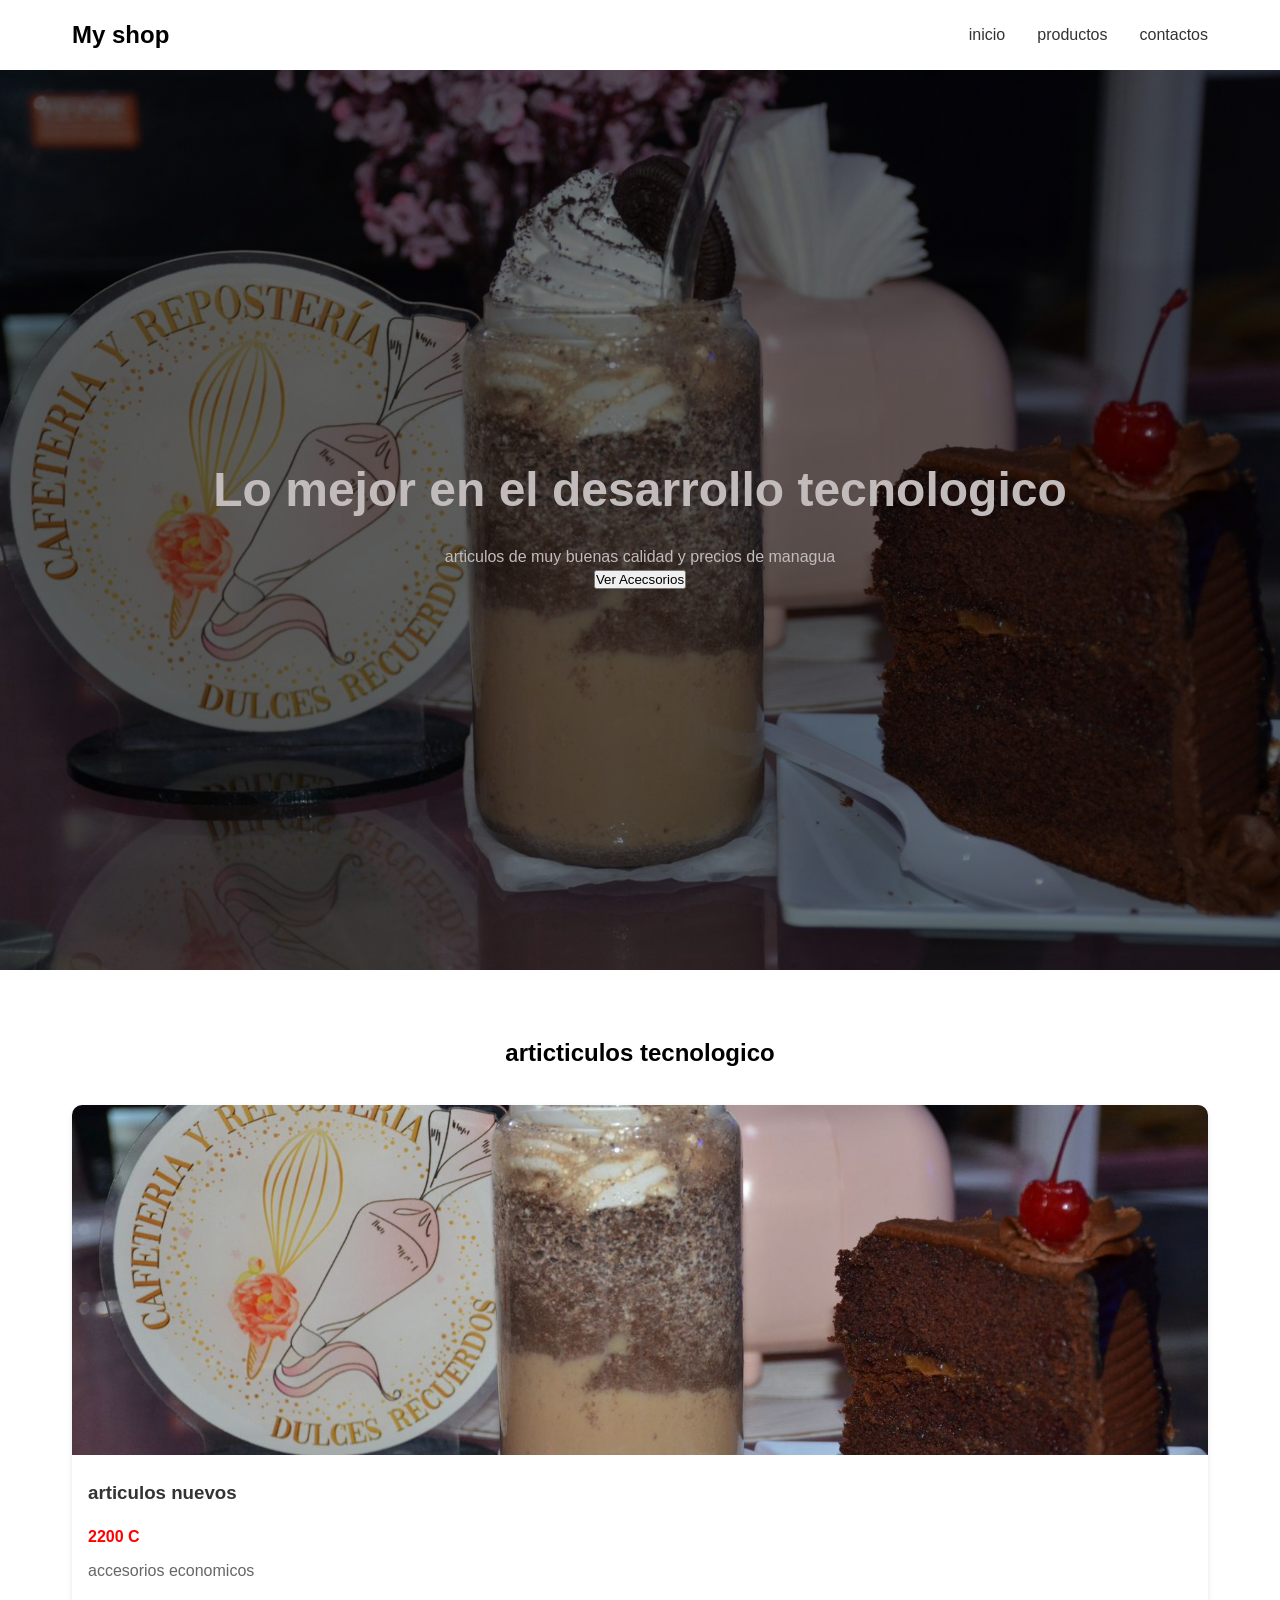
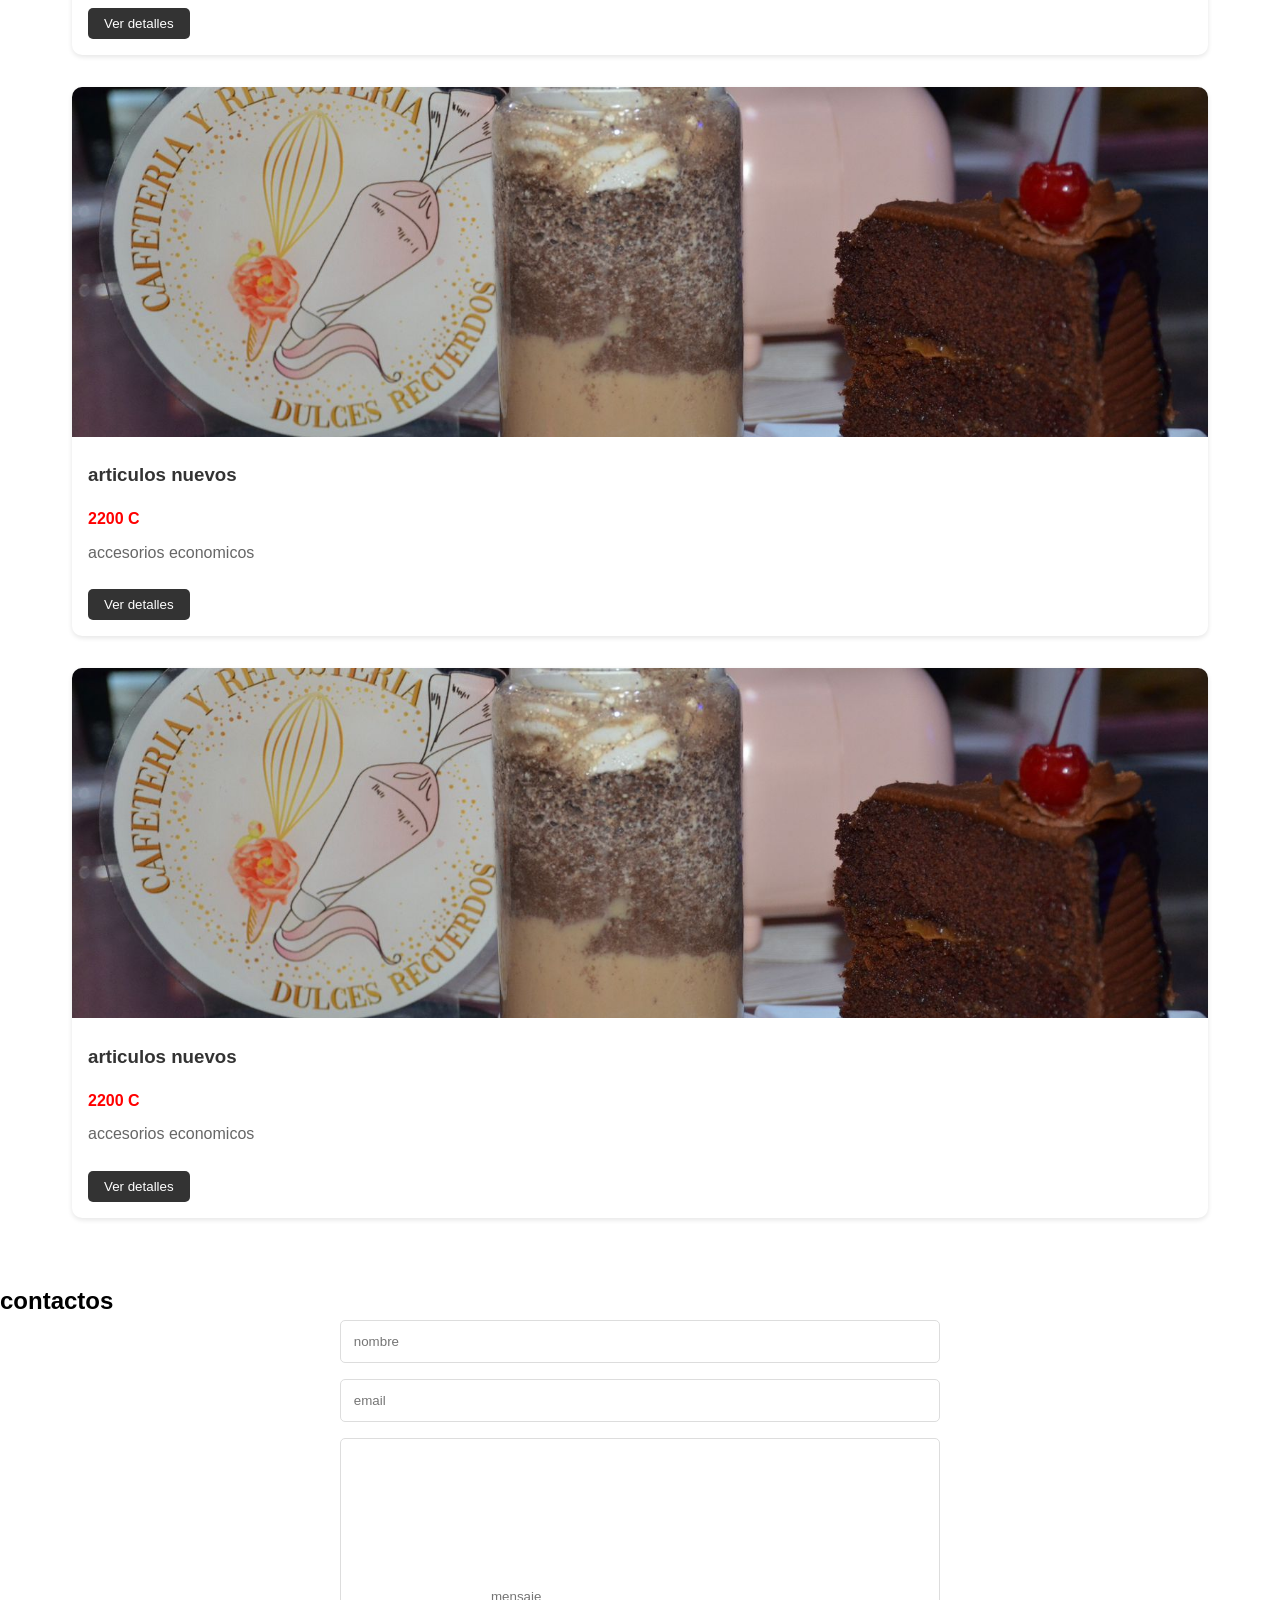
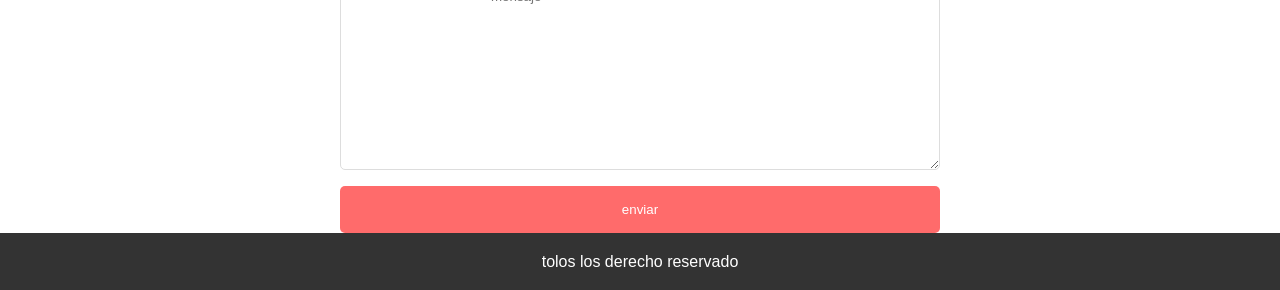
==== index.html @ a1b167ed "Add files via upload" ====
<!DOCTYPE html>
<html lang="en">
     <head>
           <meta charset="UTF-8">
           <meta name="viewport" content="width=device-width, initial-scale=1.0">
          <title>My shop </title>
          <link rel="stylesheet" href="style.css">
      </head>
         <body>
                 <header>
         
                    <nav>
                           <div class="logo">My shop</div>
                        <ul class="nav-links">
                            <li><a href="#">inicio</a></li>
                            <li><a href="productos">productos</a></li>
                            <li><a href="contactos">contactos</a></li>
                         </ul>
                     </nav>
                 </header>
                   <main>
                           <section id="hero">
                            <h1>Lo mejor en el desarrollo tecnologico</h1>
                            <p> articulos de muy buenas calidad y precios de managua</p>
                             <button class="cta-button">Ver Acecsorios</button>
                            </section>

                            <section id="propiedades">
                                <h2>articticulos tecnologico</h2>
                                <div class="propiedades-grid">
                                 <div class="propiedades-card">
                                    <img src="WhatsApp Image 2026-02-03 at 2.53.27 PM (1).jpeg" alt="produc">
                                      <h3>articulos nuevos </h3>
                                       <p class="precio">2200 C </p>
                                       <P class="descripcion"> accesorios economicos </P>
                                       <button>Ver detalles</button>
                            
                                     </div>
                                              <div class="propiedades-card">
                                    <img src="WhatsApp Image 2026-02-03 at 2.53.27 PM (1).jpeg" alt="produc">
                                      <h3>articulos nuevos </h3>
                                       <p class="precio">2200 C </p>
                                       <P class="descripcion"> accesorios economicos </P>
                                       <button>Ver detalles</button>
                            
                                     </div>
                                              <div class="propiedades-card">
                                    <img src="WhatsApp Image 2026-02-03 at 2.53.27 PM (1).jpeg" alt="produc">
                                      <h3>articulos nuevos </h3>
                                       <p class="precio">2200 C </p>
                                       <P class="descripcion"> accesorios economicos </P>
                                       <button>Ver detalles</button>
                            
                                     </div>
                                    </div>
                               
                            </section>
                           <section id="contactos">
                              <h2>contactos</h2>
                                 <form>
                                    <input type="text" placeholder="nombre" required >
                                    <input type="text" placeholder="email"   required>
                                    <textarea placeholder="mensaje" required></textarea>
                                    <button type="submit">enviar</button>
                                 </form>




                           </section>


                 </main>
                 <footer>
                     <p> tolos los derecho reservado</p>
                 </footer>
         </body>

</html>
---- style.css ----
*{ 
    margin: 0;
    padding: 0;
    box-sizing: border-box;
    font-family: "arial", sans-serif;
}

body{ 
    line-height: 1.6;
}
header{
      box-shadow: 0 2px 5px rgb(0,0,0,0.1); 

}
nav{
    display: flex;
    justify-content: space-between;
    align-items: center;
    padding: 1rem 2rem;
    max-width: 1200px;
    margin: 0 auto;
}
.logo{
    font-size: 1.5rem ;
    font-weight: bold;
    color: black;
}
.nav-links{
    display: flex;
    list-style: none;
    gap: 2rem;

}
.nav-links a {
              text-decoration: none;
              color: #333;
}
#hero {
       padding-top: 2rem;
       min-height: 100vh;
      background: linear-gradient(rgba(0,0,0,0.5),rgba(0,0,0,0.5)), url(WhatsApp\ Image\ 2026-02-03\ at\ 2.53.27\ PM\ \(1\).jpeg);
      background-size: cover;
      background-position: center;
      display: flex;
      flex-direction: column;
      justify-content: center;
      align-items: center;
      text-align: center;
      color: rgb(194, 187, 187);
      padding: 0 1rem ;
}
#hero h1{
            font-size: 3rem ;
            margin-bottom: 1rem ;
}
.cta-botton{
    background-color: red;
    color: rgb(255, 255, 255);
    border: none;
    padding: 1rem 2rem ;
    border-radius: 5px;
    cursor: pointer;
    margin-top: 2rem;

}
.cta-botton:hover{
    background-color: red;
}

#propiedades{
    padding: 4rem 2rem ;
    max-width: 1200px;
     margin: 0  auto;
}
#propiedades h2{
    text-align: center;
    margin-bottom: 2rem;

}
.propiedades-grid{
    display: grid;
    grid-template-columns: repeat(auto-fit,mimax(300px, 1fr ));
    gap: 2rem ;

}
.propiedades-card{
    background:white;
    border-radius: 10px;
    overflow: hidden;
    box-shadow: 0 2px 5px rgb(0,0,0,0.1) ;
}
.propiedades-card img {
    width: 100%;
    height: 350px;
    object-fit: cover;

}
.propiedades-card h3{
    padding: 1rem ;
    color: #333
}
.precio{
    color: red;
    font-weight: bold;
    padding: 0 1rem ;
}
.descripcion{
    padding: .5rem 1rem ;
    color: #666;
}
.propiedades-card button{
    margin:  1rem;
padding: .5rem 1rem ;
background-color: #333;
color: white;
border: none;
border-radius: 5px;
cursor: pointer;
}
.propiedades-card button:hover{
    background-color: black;
}
#contacto h2{
      text-align: center;
      margin-bottom: 2rem;

}
form{
    max-width: 600px;
    margin: 0 auto;
    display: flex;
    flex-direction: column;
    gap: 1rem;

}
input,textarea{
    padding: .8rem;
    border: 1px solid #ddd;
    border-radius: 5px;
}
textarea{
    padding: 150px;
    resize: vertical;
}
form button{
    background-color: #ff6b6b;
    color: white;
    border: none;
    padding: 1rem;
    border-radius:5px;
    cursor: pointer;
}
form button:hover{
    background-color: #ff6b6b;
}
footer{
    background-color: #333;
    color: white;
    text-align: center;
    padding: 1rem;
}
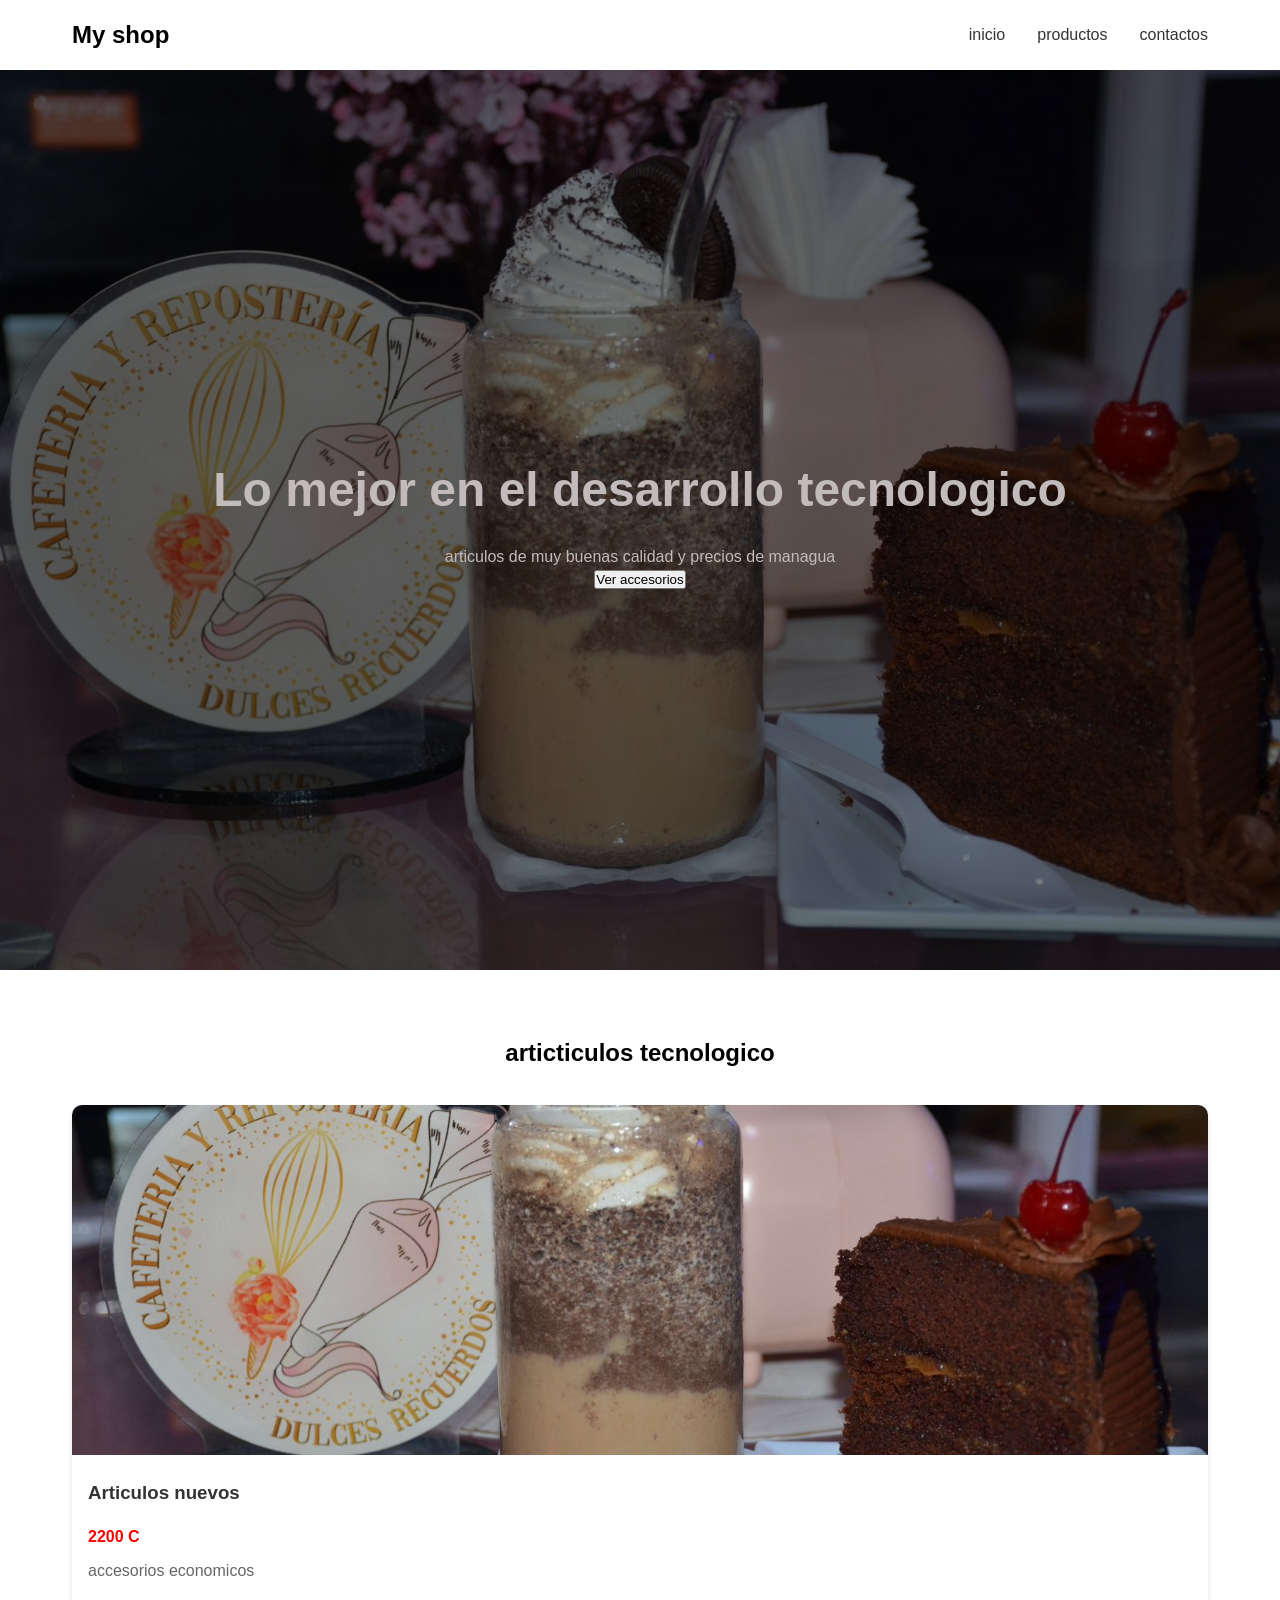
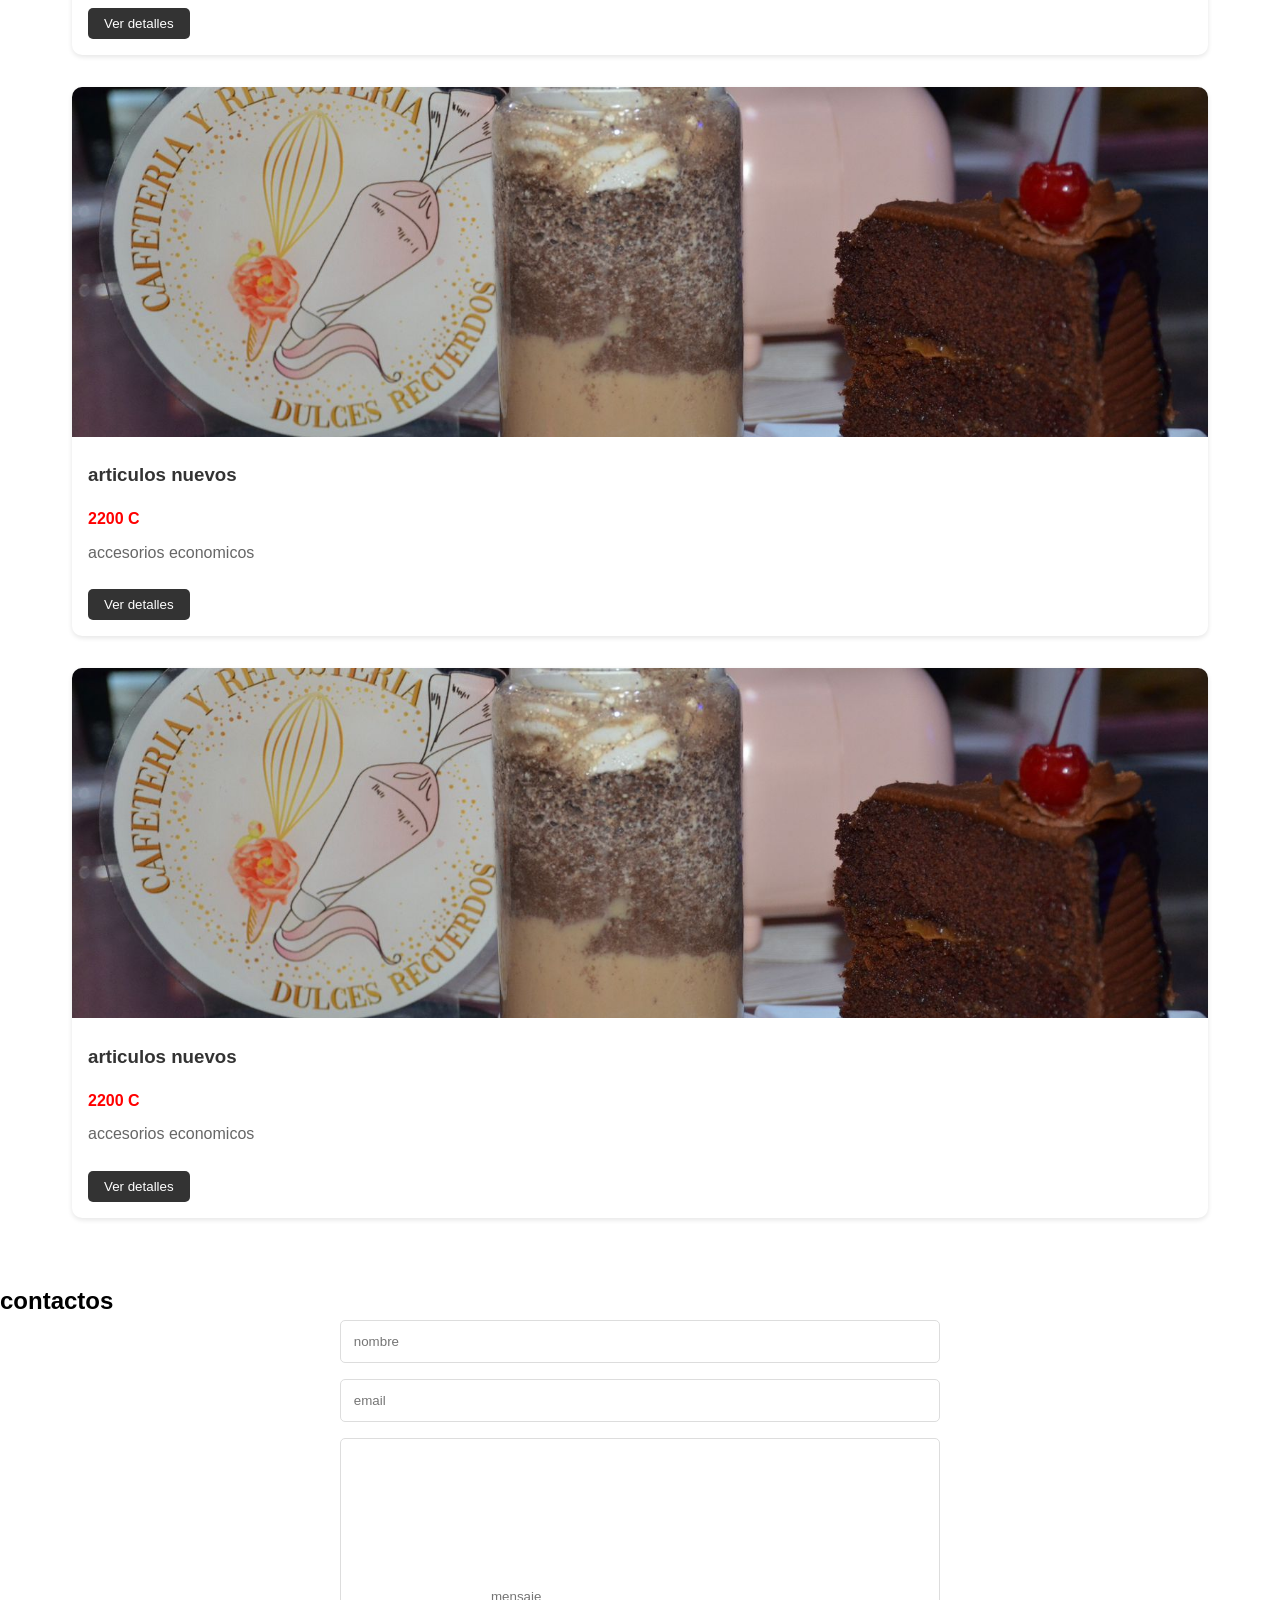
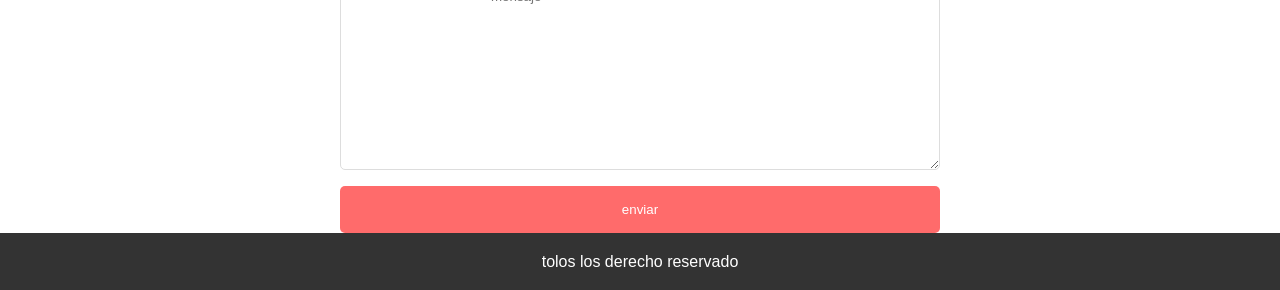
==== commit 39104531: "Add files via upload" ====
--- a/index.html
+++ b/index.html
@@ -1,9 +1,10 @@
 <!DOCTYPE html>
 <html lang="en">
-     <head>
-           <meta charset="UTF-8">
-           <meta name="viewport" content="width=device-width, initial-scale=1.0">
-          <title>My shop </title>
+<head>
+   <meta charset="UTF-8">
+   <meta name="viewport" content="width=device-width, initial-scale=1.0">
+   
+      <title>Myshop</title>
           <link rel="stylesheet" href="style.css">
       </head>
          <body>
@@ -22,7 +23,7 @@
                            <section id="hero">
                             <h1>Lo mejor en el desarrollo tecnologico</h1>
                             <p> articulos de muy buenas calidad y precios de managua</p>
-                             <button class="cta-button">Ver Acecsorios</button>
+                             <button class="cta-button">Ver accesorios</button>
                             </section>
 
                             <section id="propiedades">
@@ -30,7 +31,7 @@
                                 <div class="propiedades-grid">
                                  <div class="propiedades-card">
                                     <img src="WhatsApp Image 2026-02-03 at 2.53.27 PM (1).jpeg" alt="produc">
-                                      <h3>articulos nuevos </h3>
+                                      <h3>Articulos nuevos </h3>
                                        <p class="precio">2200 C </p>
                                        <P class="descripcion"> accesorios economicos </P>
                                        <button>Ver detalles</button>
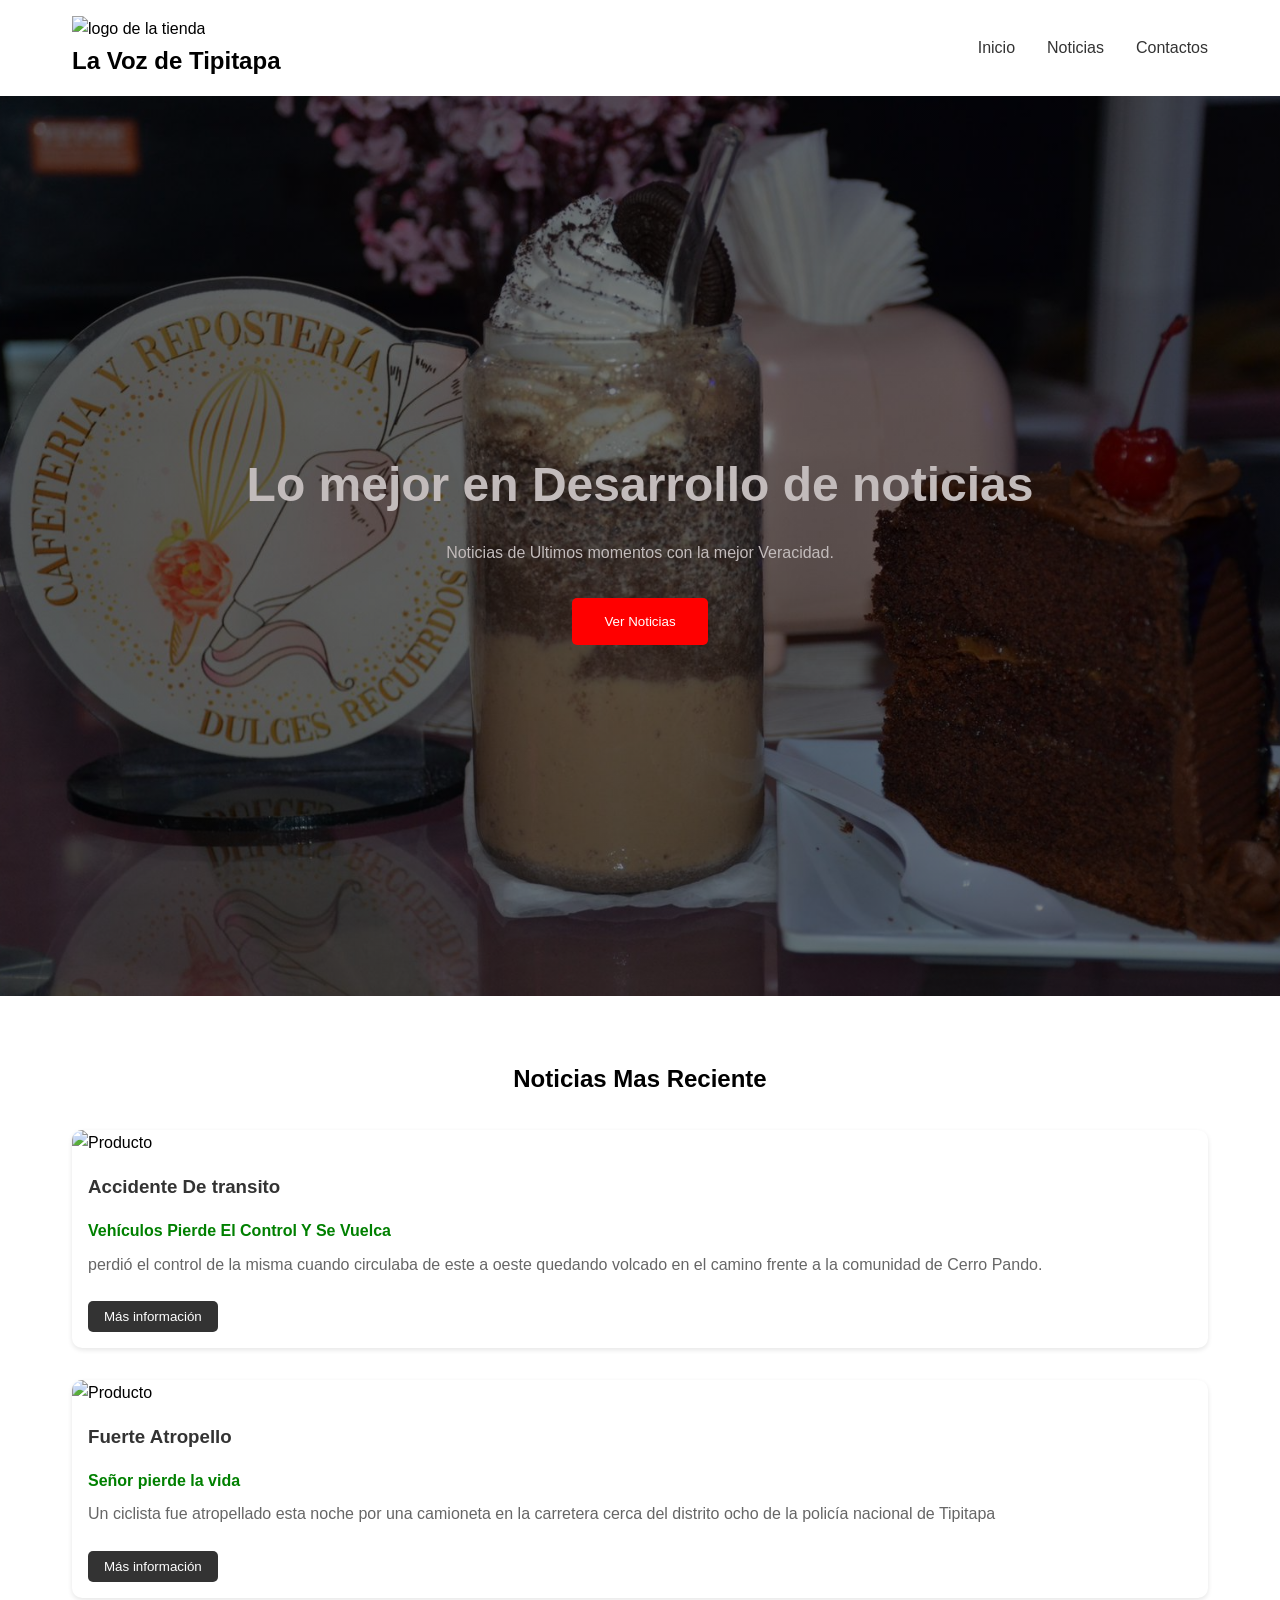
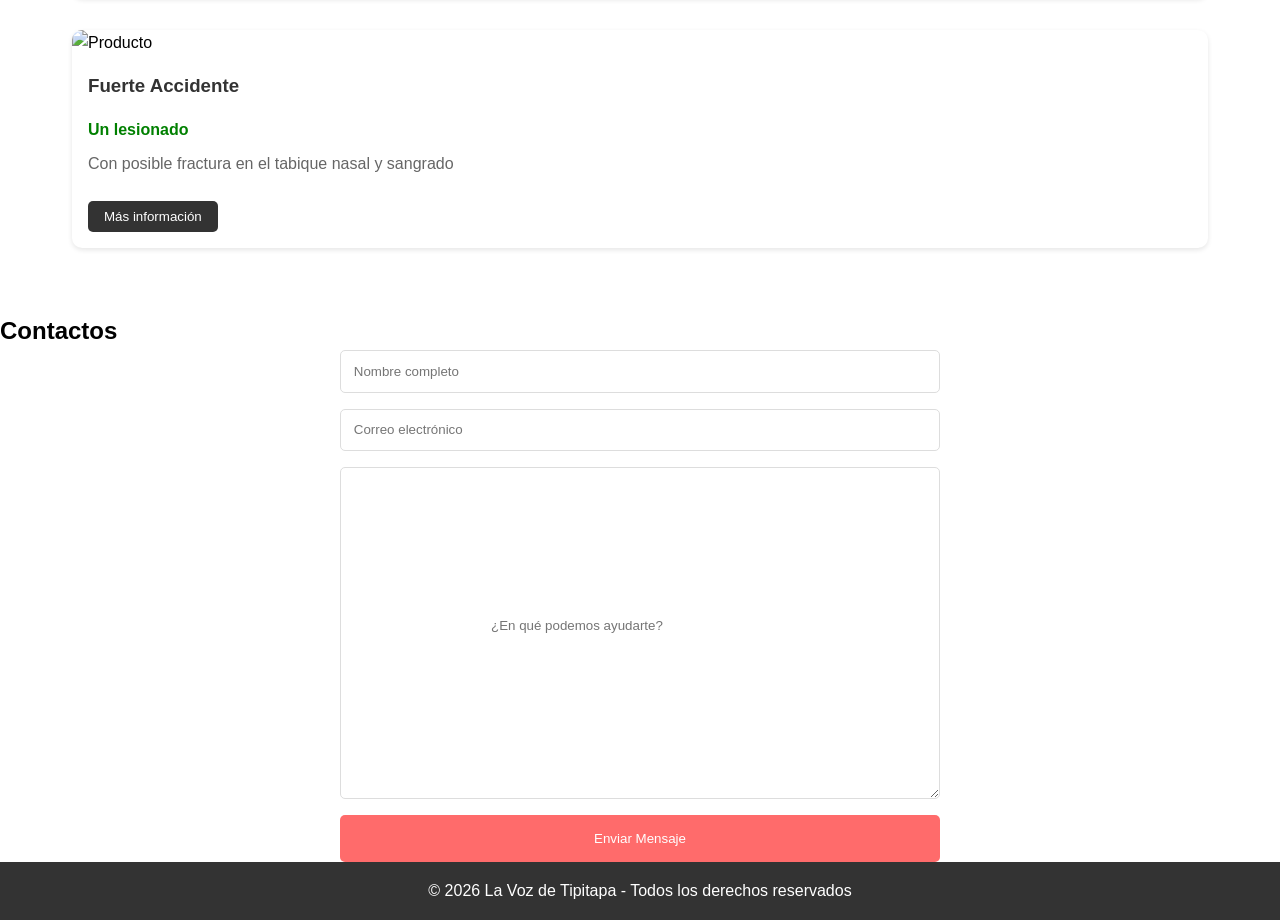
==== commit c7d684ab: "Add files via upload" ====
--- a/index.html
+++ b/index.html
@@ -1,80 +1,82 @@
 <!DOCTYPE html>
-<html lang="en">
+<html lang="es">
 <head>
-   <meta charset="UTF-8">
-   <meta name="viewport" content="width=device-width, initial-scale=1.0">
-   
-      <title>Myshop</title>
-          <link rel="stylesheet" href="style.css">
-      </head>
-         <body>
-                 <header>
+    <meta charset="UTF-8">
+    <meta name="viewport" content="width=device-width, initial-scale=1.0">
+    <!-- Iconos profesionales -->
+    <link rel="stylesheet" href="https://cloudflare.com">
+    <link rel="stylesheet" href="style.css">
+    <title>La Voz de Tipitapa | Noticias</title>
+</head>
+<body>
+    <header>
+        <nav>
+             <div class="brand">
+                <img src="logo.jpg" alt="logo de la tienda" class="logo2">
+                <h1>La Voz de Tipitapa</h1>
+            </div>
+            
          
-                    <nav>
-                           <div class="logo">My shop</div>
-                        <ul class="nav-links">
-                            <li><a href="#">inicio</a></li>
-                            <li><a href="productos">productos</a></li>
-                            <li><a href="contactos">contactos</a></li>
-                         </ul>
-                     </nav>
-                 </header>
-                   <main>
-                           <section id="hero">
-                            <h1>Lo mejor en el desarrollo tecnologico</h1>
-                            <p> articulos de muy buenas calidad y precios de managua</p>
-                             <button class="cta-button">Ver accesorios</button>
-                            </section>
+            <div class="nav-links">
+                <a href="#">Inicio</a>
+                <a href="#propiedades">Noticias</a>
+                <a href="#contactos">Contactos</a>
+            </div>
+        </nav>
+    </header>
 
-                            <section id="propiedades">
-                                <h2>articticulos tecnologico</h2>
-                                <div class="propiedades-grid">
-                                 <div class="propiedades-card">
-                                    <img src="WhatsApp Image 2026-02-03 at 2.53.27 PM (1).jpeg" alt="produc">
-                                      <h3>Articulos nuevos </h3>
-                                       <p class="precio">2200 C </p>
-                                       <P class="descripcion"> accesorios economicos </P>
-                                       <button>Ver detalles</button>
-                            
-                                     </div>
-                                              <div class="propiedades-card">
-                                    <img src="WhatsApp Image 2026-02-03 at 2.53.27 PM (1).jpeg" alt="produc">
-                                      <h3>articulos nuevos </h3>
-                                       <p class="precio">2200 C </p>
-                                       <P class="descripcion"> accesorios economicos </P>
-                                       <button>Ver detalles</button>
-                            
-                                     </div>
-                                              <div class="propiedades-card">
-                                    <img src="WhatsApp Image 2026-02-03 at 2.53.27 PM (1).jpeg" alt="produc">
-                                      <h3>articulos nuevos </h3>
-                                       <p class="precio">2200 C </p>
-                                       <P class="descripcion"> accesorios economicos </P>
-                                       <button>Ver detalles</button>
-                            
-                                     </div>
-                                    </div>
-                               
-                            </section>
-                           <section id="contactos">
-                              <h2>contactos</h2>
-                                 <form>
-                                    <input type="text" placeholder="nombre" required >
-                                    <input type="text" placeholder="email"   required>
-                                    <textarea placeholder="mensaje" required></textarea>
-                                    <button type="submit">enviar</button>
-                                 </form>
+    <main>
+        <section id="hero">
+            <h1>Lo mejor en Desarrollo de noticias</h1>
+            <p>Noticias de Ultimos momentos con la mejor Veracidad.</p>
+            <button class="cta-botton">Ver Noticias <i class="fas fa-chevron-right"></i></button>
+        </section>
 
+        <section id="propiedades">
+            <h2>Noticias Mas Reciente</h2>
+            <div class="propiedades-grid">
+                <!-- Tarjeta 1 -->
+                <article class="propiedades-card">
+                    <img src="noticia 1.jpg" alt="Producto">
+                    <h3>Accidente De transito</h3>
+                    <p class="precio"> Vehículos Pierde El Control Y Se Vuelca</p>
+                    <p class="descripcion"> perdió el control de la misma cuando circulaba de este a oeste quedando volcado en el camino frente a la comunidad de Cerro Pando.</p>
+                    <button>Más información</button>
+                </article>
 
+                <!-- Tarjeta 2 -->
+                <article class="propiedades-card">
+                    <img src="noticia 2.jpg" alt="Producto">
+                    <h3>Fuerte Atropello</h3>
+                    <p class="precio">Señor pierde la vida</p>
+                    <p class="descripcion">Un ciclista fue atropellado esta noche por una camioneta en la carretera cerca del distrito ocho de la policía nacional de Tipitapa</p>
+                    <button>Más información</button>
+                </article>
 
+                <!-- Tarjeta 3 -->
+                <article class="propiedades-card">
+                    <img src="noticia 3.jpg" alt="Producto">
+                    <h3>Fuerte Accidente</h3>
+                    <p class="precio">Un lesionado</p>
+                    <p class="descripcion">Con posible fractura en el tabique nasal y sangrado</p>
+                    <button>Más información</button>
+                </article>
+            </div>
+        </section>
 
-                           </section>
+        <section id="contactos">
+            <h2>Contactos</h2>
+            <form>
+                <input type="text" placeholder="Nombre completo" required>
+                <input type="email" placeholder="Correo electrónico" required>
+                <textarea placeholder="¿En qué podemos ayudarte?" required></textarea>
+                <button type="submit">Enviar Mensaje <i class="fas fa-paper-plane"></i></button>
+            </form>
+        </section>
+    </main>
 
-
-                 </main>
-                 <footer>
-                     <p> tolos los derecho reservado</p>
-                 </footer>
-         </body>
-
-</html>+    <footer>
+        <p>&copy; 2026 La Voz de Tipitapa - Todos los derechos reservados</p>
+    </footer>
+</body>
+</html>
--- a/style.css
+++ b/style.css
@@ -100,7 +100,7 @@
     color: #333
 }
 .precio{
-    color: red;
+    color: green;
     font-weight: bold;
     padding: 0 1rem ;
 }
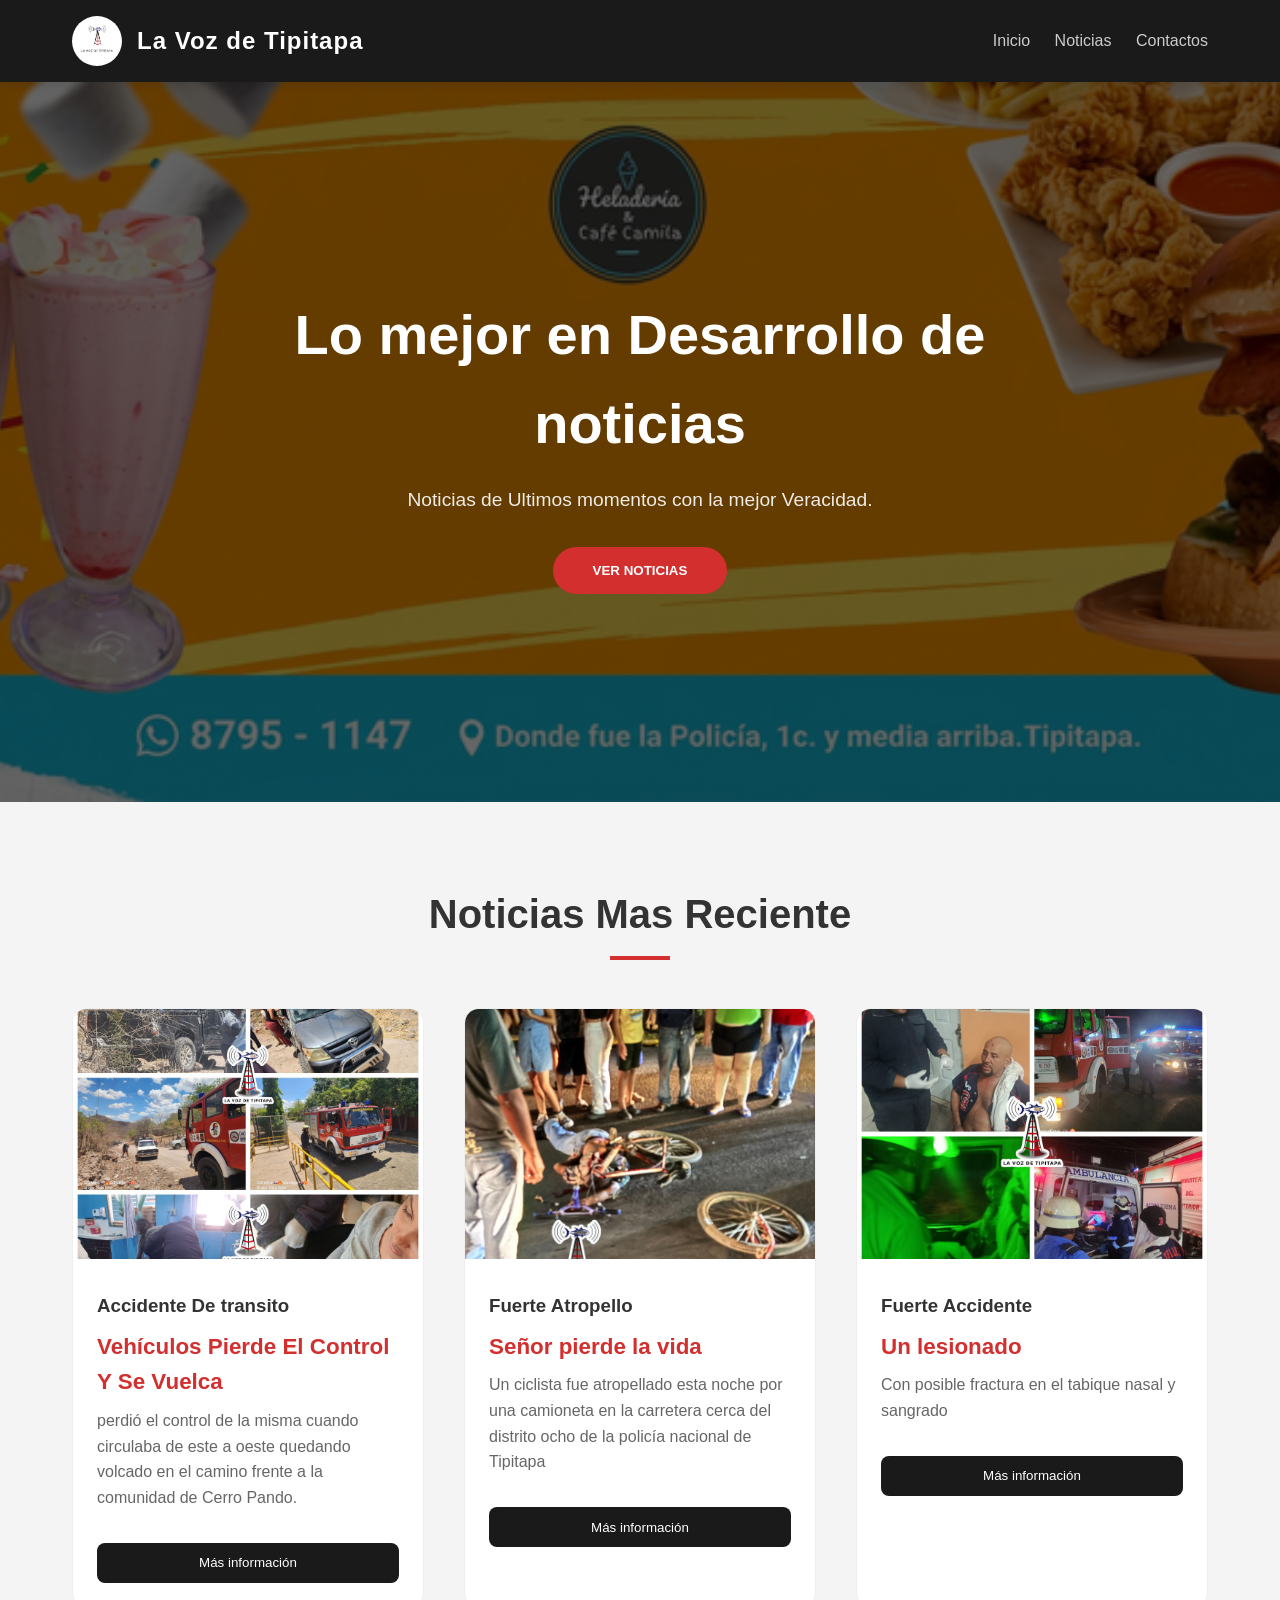
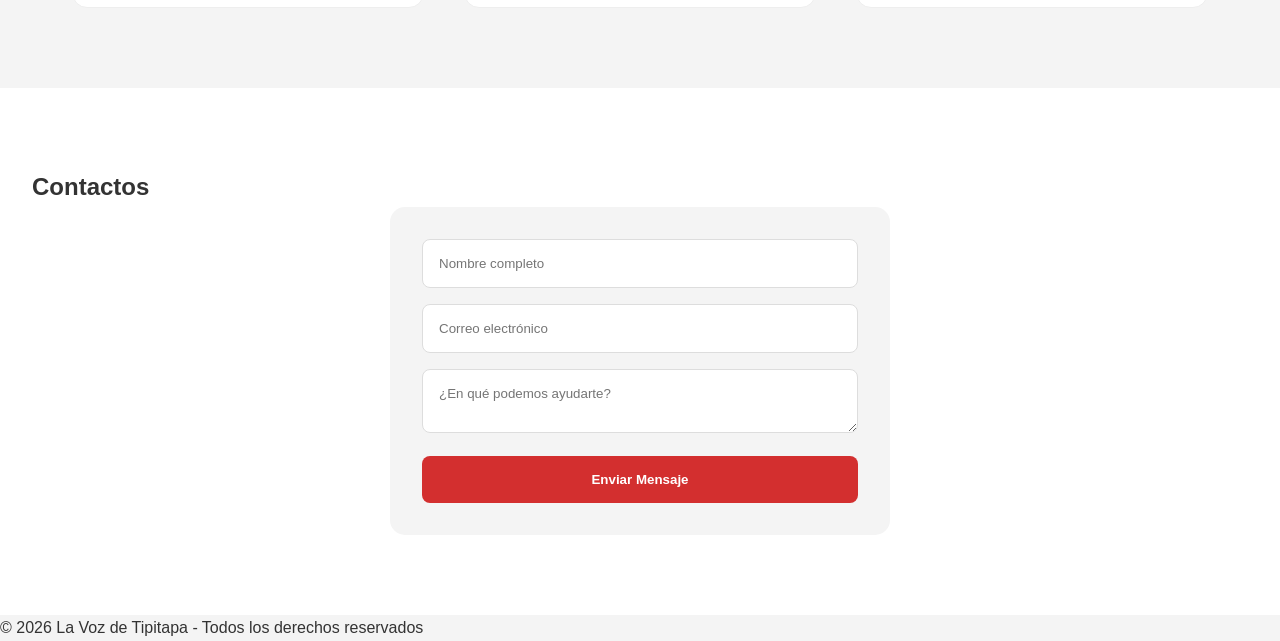
==== commit 49a7ba21: "Update index.html" ====
--- a/index.html
+++ b/index.html
@@ -55,7 +55,7 @@
 
                 <!-- Tarjeta 3 -->
                 <article class="propiedades-card">
-                    <img src="noticia 3.jpg" alt="Producto">
+                    <img src="Noticia 3.jpg" alt="Producto">
                     <h3>Fuerte Accidente</h3>
                     <p class="precio">Un lesionado</p>
                     <p class="descripcion">Con posible fractura en el tabique nasal y sangrado</p>
--- a/style.css
+++ b/style.css
@@ -1,162 +1,253 @@
-*{ 
+:root {
+    --primario: #d32f2f; /* Rojo profesional */
+    --oscuro: #1a1a1a;
+    --gris-claro: #f4f4f4;
+    --texto: #333;
+    --blanco: #ffffff;
+    --transicion: all 0.3s ease;
+}
+
+* {
     margin: 0;
     padding: 0;
     box-sizing: border-box;
-    font-family: "arial", sans-serif;
-}
-
-body{ 
+    font-family: 'Segoe UI', Roboto, Helvetica, Arial, sans-serif;
+}
+
+body {
     line-height: 1.6;
-}
-header{
-      box-shadow: 0 2px 5px rgb(0,0,0,0.1); 
-
-}
-nav{
+    color: var(--texto);
+    background-color: var(--gris-claro);
+}
+
+/* NAVEGACIÓN */
+header {
+    background-color: var(--oscuro);
+    padding: 1rem 0;
+    position: sticky;
+    top: 0;
+    z-index: 1000;
+    box-shadow: 0 2px 10px rgba(0,0,0,0.1);
+}
+
+nav {
+    max-width: 1200px;
+    margin: 0 auto;
     display: flex;
     justify-content: space-between;
     align-items: center;
-    padding: 1rem 2rem;
+    padding: 0 2rem;
+}
+
+nav h1 {
+    color: var(--blanco);
+    font-size: 1.5rem;
+    letter-spacing: 1px;
+}
+
+.nav-links a {
+    text-decoration: none;
+    color: #ccc;
+    margin-left: 20px;
+    font-weight: 500;
+    transition: var(--transicion);
+}
+
+.nav-links a:hover {
+    color: var(--blanco);
+}
+
+/* HERO SECTION */
+#hero {
+    height: 80vh;
+    background: linear-gradient(rgba(0,0,0,0.6), rgba(0,0,0,0.6)), 
+                url('image.png');
+    background-size: cover;
+    background-position: center;
+    display: flex;
+    flex-direction: column;
+    justify-content: center;
+    align-items: center;
+    text-align: center;
+    color: var(--blanco);
+    padding: 0 1rem;
+}
+
+#hero h1 {
+    font-size: 3.5rem;
+    margin-bottom: 1rem;
+    max-width: 800px;
+}
+
+#hero p {
+    font-size: 1.2rem;
+    margin-bottom: 2rem;
+    opacity: 0.9;
+}
+
+.cta-botton {
+    background-color: var(--primario);
+    color: var(--blanco);
+    border: none;
+    padding: 1rem 2.5rem;
+    border-radius: 50px; /* Botón redondeado profesional */
+    font-weight: bold;
+    text-transform: uppercase;
+    cursor: pointer;
+    transition: var(--transicion);
+}
+
+.cta-botton:hover {
+    transform: translateY(-3px);
+    box-shadow: 0 5px 15px rgba(211, 47, 47, 0.4);
+}
+
+/* GRID DE PRODUCTOS */
+#propiedades {
+    padding: 5rem 2rem;
     max-width: 1200px;
     margin: 0 auto;
 }
-.logo{
-    font-size: 1.5rem ;
-    font-weight: bold;
-    color: black;
-}
-.nav-links{
-    display: flex;
-    list-style: none;
-    gap: 2rem;
-
-}
-.nav-links a {
-              text-decoration: none;
-              color: #333;
-}
-#hero {
-       padding-top: 2rem;
-       min-height: 100vh;
-      background: linear-gradient(rgba(0,0,0,0.5),rgba(0,0,0,0.5)), url(WhatsApp\ Image\ 2026-02-03\ at\ 2.53.27\ PM\ \(1\).jpeg);
-      background-size: cover;
-      background-position: center;
-      display: flex;
-      flex-direction: column;
-      justify-content: center;
-      align-items: center;
-      text-align: center;
-      color: rgb(194, 187, 187);
-      padding: 0 1rem ;
-}
-#hero h1{
-            font-size: 3rem ;
-            margin-bottom: 1rem ;
-}
-.cta-botton{
-    background-color: red;
-    color: rgb(255, 255, 255);
-    border: none;
-    padding: 1rem 2rem ;
-    border-radius: 5px;
-    cursor: pointer;
-    margin-top: 2rem;
-
-}
-.cta-botton:hover{
-    background-color: red;
-}
-
-#propiedades{
-    padding: 4rem 2rem ;
-    max-width: 1200px;
-     margin: 0  auto;
-}
-#propiedades h2{
+
+#propiedades h2 {
     text-align: center;
-    margin-bottom: 2rem;
-
-}
-.propiedades-grid{
+    font-size: 2.5rem;
+    margin-bottom: 3rem;
+    position: relative;
+}
+
+#propiedades h2::after {
+    content: '';
+    width: 60px;
+    height: 4px;
+    background: var(--primario);
+    display: block;
+    margin: 10px auto;
+}
+
+.propiedades-grid {
     display: grid;
-    grid-template-columns: repeat(auto-fit,mimax(300px, 1fr ));
-    gap: 2rem ;
-
-}
-.propiedades-card{
-    background:white;
-    border-radius: 10px;
+    grid-template-columns: repeat(auto-fit, minmax(300px, 1fr));
+    gap: 2.5rem;
+}
+
+.propiedades-card {
+    background: var(--blanco);
+    border-radius: 15px;
     overflow: hidden;
-    box-shadow: 0 2px 5px rgb(0,0,0,0.1) ;
-}
+    transition: var(--transicion);
+    border: 1px solid #eee;
+}
+
+.propiedades-card:hover {
+    transform: translateY(-10px);
+    box-shadow: 0 15px 30px rgba(0,0,0,0.1);
+}
+
 .propiedades-card img {
     width: 100%;
-    height: 350px;
+    height: 250px;
     object-fit: cover;
-
-}
-.propiedades-card h3{
-    padding: 1rem ;
-    color: #333
-}
-.precio{
-    color: green;
+}
+
+.propiedades-card h3 {
+    padding: 1.5rem 1.5rem 0.5rem;
+}
+
+.precio {
+    color: var(--primario);
+    font-size: 1.4rem;
     font-weight: bold;
-    padding: 0 1rem ;
-}
-.descripcion{
-    padding: .5rem 1rem ;
+    padding: 0 1.5rem;
+}
+
+.descripcion {
+    padding: 0.5rem 1.5rem;
     color: #666;
 }
-.propiedades-card button{
-    margin:  1rem;
-padding: .5rem 1rem ;
-background-color: #333;
-color: white;
-border: none;
-border-radius: 5px;
-cursor: pointer;
-}
-.propiedades-card button:hover{
-    background-color: black;
-}
-#contacto h2{
-      text-align: center;
-      margin-bottom: 2rem;
-
-}
-form{
-    max-width: 600px;
+
+.propiedades-card button {
+    width: calc(100% - 3rem);
+    margin: 1.5rem;
+    padding: 0.8rem;
+    background-color: var(--oscuro);
+    color: var(--blanco);
+    border: none;
+    border-radius: 8px;
+    cursor: pointer;
+    transition: var(--transicion);
+}
+
+.propiedades-card button:hover {
+    background-color: #444;
+}
+
+/* FORMULARIO */
+#contactos {
+    background-color: var(--blanco);
+    padding: 5rem 2rem;
+}
+
+form {
+    max-width: 500px;
     margin: 0 auto;
-    display: flex;
-    flex-direction: column;
-    gap: 1rem;
-
-}
-input,textarea{
-    padding: .8rem;
+    background: var(--gris-claro);
+    padding: 2rem;
+    border-radius: 15px;
+}
+
+input, textarea {
+    width: 100%;
+    padding: 1rem;
+    margin-bottom: 1rem;
     border: 1px solid #ddd;
-    border-radius: 5px;
-}
-textarea{
-    padding: 150px;
-    resize: vertical;
-}
-form button{
-    background-color: #ff6b6b;
+    border-radius: 8px;
+    outline: none;
+}
+
+input:focus, textarea:focus {
+    border-color: var(--primario);
+}
+
+form button {
+    background-color: var(--primario);
     color: white;
     border: none;
     padding: 1rem;
-    border-radius:5px;
+    border-radius: 8px;
+    width: 100%;
+    font-weight: bold;
     cursor: pointer;
 }
-form button:hover{
-    background-color: #ff6b6b;
-}
-footer{
-    background-color: #333;
-    color: white;
-    text-align: center;
-    padding: 1rem;
-}
-
+
+/* RESPONSIVE */
+@media (max-width: 768px) {
+    nav { flex-direction: column; text-align: center; }
+    .nav-links { margin-top: 1rem; }
+    .nav-links a { margin: 0 10px; }
+    #hero h1 { font-size: 2.2rem; }
+}
+/* Alinea el logo y el texto del título */
+.brand {
+    display: flex;
+    align-items: center;
+    gap: 15px; /* Espacio entre la imagen y el texto */
+}
+
+.logo2 {
+    width: 50px; /* Tamaño del logo */
+    height: 50px;
+    border-radius: 50%; /* Lo hace circular si es cuadrado */
+    object-fit: cover;
+}
+
+/* Ajuste para que el nombre de la página no sea gigante en móvil */
+@media (max-width: 768px) {
+    .brand h1 {
+        font-size: 1.2rem;
+    }
+    .logo2 {
+        width: 40px;
+        height: 40px;
+    }
+}
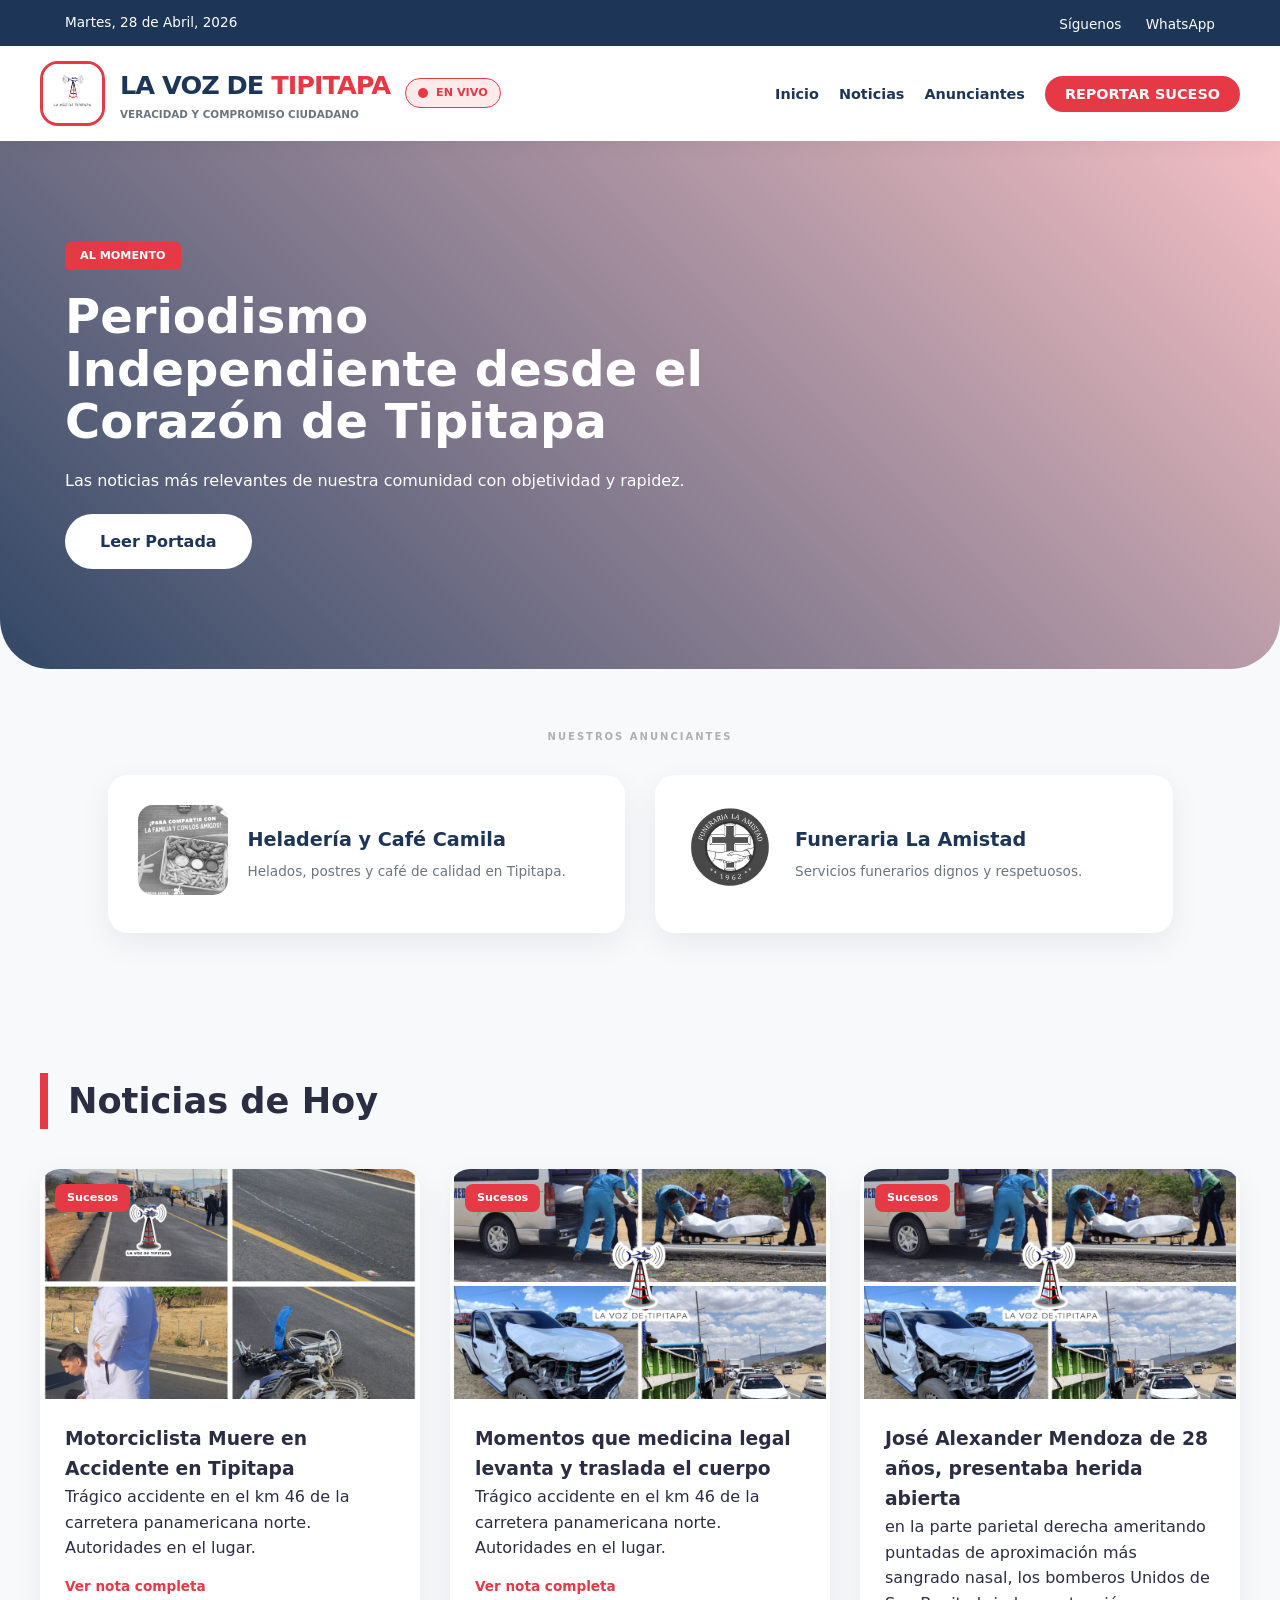
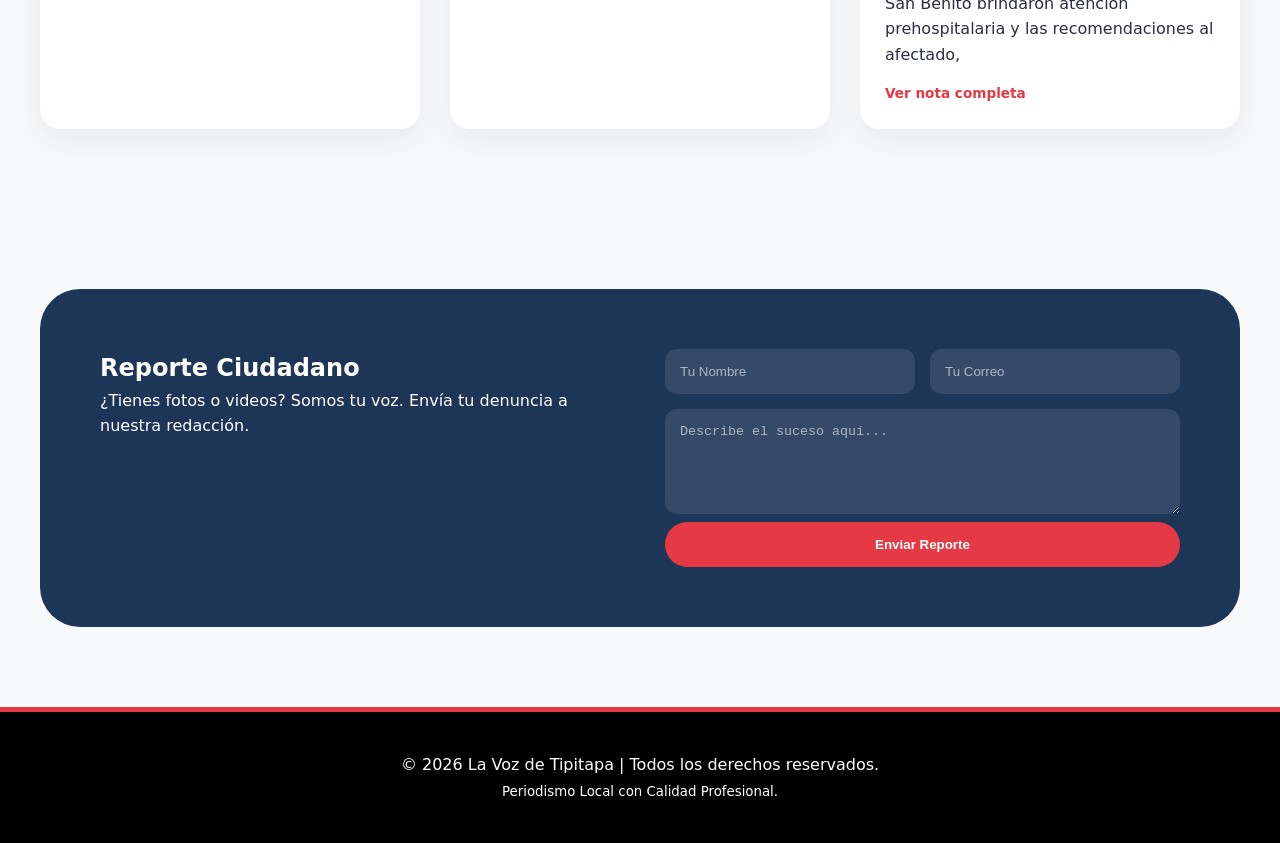
==== commit e8549092: "Add files via upload" ====
--- a/index.html
+++ b/index.html
@@ -3,80 +3,182 @@
 <head>
     <meta charset="UTF-8">
     <meta name="viewport" content="width=device-width, initial-scale=1.0">
-    <!-- Iconos profesionales -->
+    <title>La Voz de Tipitapa | El Diario Digital de Nicaragua</title>
+    
+    <!-- Iconos Oficiales FontAwesome 6 -->
     <link rel="stylesheet" href="https://cloudflare.com">
     <link rel="stylesheet" href="style.css">
-    <title>La Voz de Tipitapa | Noticias</title>
 </head>
 <body>
-    <header>
-        <nav>
-             <div class="brand">
-                <img src="logo.jpg" alt="logo de la tienda" class="logo2">
-                <h1>La Voz de Tipitapa</h1>
+
+    <header class="main-header">
+        <!-- Barra Superior -->
+        <div class="top-bar">
+            <div class="container flex-between">
+                <span class="live-date"><i class="far fa-calendar-check"></i> Martes, 28 de Abril, 2026</span>
+                <div class="social-links">
+                    <a href="https://facebook.com" target="_blank" rel="noopener">
+                        <i class="fab fa-facebook-f"></i> Síguenos
+                    </a>
+                    <a href="https://wa.me" target="_blank" rel="noopener">
+                        <i class="fab fa-whatsapp"></i> WhatsApp
+                    </a>
+                </div>
+            </div>
+        </div>
+
+        <!-- Navegación Principal -->
+        <nav class="nav-main container">
+            <div class="brand">
+                <img src="logo.jpg" alt="La Voz de Tipitapa" class="logo-img">
+                <div class="brand-text">
+                    <h1>LA VOZ DE <span>TIPITAPA</span></h1>
+                    <small>VERACIDAD Y COMPROMISO CIUDADANO</small>
+                </div>
+                <div class="live-indicator">
+                    <span class="dot"></span>
+                    <span class="live-text">EN VIVO</span>
+                </div>
             </div>
             
-         
-            <div class="nav-links">
-                <a href="#">Inicio</a>
-                <a href="#propiedades">Noticias</a>
-                <a href="#contactos">Contactos</a>
-            </div>
+            <input type="checkbox" id="check">
+            <label for="check" class="menu-btn"><i class="fas fa-bars"></i></label>
+
+            <ul class="nav-links">
+                <li><a href="#inicio">Inicio</a></li>
+                <li><a href="#noticias">Noticias</a></li>
+                <li><a href="#anunciantes">Anunciantes</a></li>
+                <li><a href="#contactos" class="btn-reporte">REPORTAR SUCESO</a></li>
+            </ul>
         </nav>
     </header>
 
     <main>
-        <section id="hero">
-            <h1>Lo mejor en Desarrollo de noticias</h1>
-            <p>Noticias de Ultimos momentos con la mejor Veracidad.</p>
-            <button class="cta-botton">Ver Noticias <i class="fas fa-chevron-right"></i></button>
+        <!-- Portada (Hero) -->
+        <section id="inicio" class="hero">
+            <div class="container">
+                <div class="hero-card">
+                    <span class="badge-live">AL MOMENTO</span>
+                    <h2>Periodismo Independiente desde el Corazón de Tipitapa</h2>
+                    <p>Las noticias más relevantes de nuestra comunidad con objetividad y rapidez.</p>
+                    <a href="#noticias" class="btn-hero">Leer Portada <i class="fas fa-chevron-down"></i></a>
+                </div>
+            </div>
         </section>
 
-        <section id="propiedades">
-            <h2>Noticias Mas Reciente</h2>
-            <div class="propiedades-grid">
-                <!-- Tarjeta 1 -->
-                <article class="propiedades-card">
-                    <img src="noticia 1.jpg" alt="Producto">
-                    <h3>Accidente De transito</h3>
-                    <p class="precio"> Vehículos Pierde El Control Y Se Vuelca</p>
-                    <p class="descripcion"> perdió el control de la misma cuando circulaba de este a oeste quedando volcado en el camino frente a la comunidad de Cerro Pando.</p>
-                    <button>Más información</button>
+        <!-- Aliados (Patrocinadores) -->
+        <section id="anunciantes" class="sponsors-section clouds-theme">
+            <div class="container">
+                <small class="ad-hint">NUESTROS ANUNCIANTES</small>
+                <div class="clouds-container">
+                    
+                    <div class="cloud-item">
+                        <a href="https://facebook.com" target="_blank" rel="noopener">
+                            <img src="Portada.jpg" alt="Heladeria Camila">
+                        </a>
+                        <div class="cloud-info">
+                            <h3>Heladería y Café Camila</h3>
+                            <p>Helados, postres y café de calidad en Tipitapa.</p>
+                        </div>
+                    </div>
+
+                    <div class="cloud-item">
+                        <a href="https://facebook.com" target="_blank" rel="noopener">
+                            <img src="ANUNCIANTE 2.jpg" alt="Funeraria La Amistad">
+                        </a>
+                        <div class="cloud-info">
+                            <h3>Funeraria La Amistad</h3>
+                            <p>Servicios funerarios dignos y respetuosos.</p>
+                        </div>
+                    </div>
+
+                </div>
+            </div>
+        </section>
+
+        <!-- Sección de Noticias -->
+        <section id="noticias" class="container section-padding">
+            <h2 class="title-line">Noticias de Hoy</h2>
+            <div class="news-grid">
+                <article class="news-card">
+                    <div class="card-header">
+                        <img src="noticianueva.jpg" alt="Accidente motorizado">
+                        <span class="tag">Sucesos</span>
+                    </div>
+                    <div class="card-body">
+                        <h3>Motorciclista Muere en Accidente en Tipitapa</h3>
+                        <p>Trágico accidente en el km 46 de la carretera panamericana norte. Autoridades en el lugar.</p>
+                        <a href="https://facebook.com" target="_blank" class="read-more">Ver nota completa <i class="fas fa-arrow-right"></i></a>
+                    </div>
                 </article>
-
-                <!-- Tarjeta 2 -->
-                <article class="propiedades-card">
-                    <img src="noticia 2.jpg" alt="Producto">
-                    <h3>Fuerte Atropello</h3>
-                    <p class="precio">Señor pierde la vida</p>
-                    <p class="descripcion">Un ciclista fue atropellado esta noche por una camioneta en la carretera cerca del distrito ocho de la policía nacional de Tipitapa</p>
-                    <button>Más información</button>
+                  
+                   <article class="news-card">
+                    <div class="card-header">
+                        <img src="noticianueva2.jpg" alt="Accidente motorizado">
+                        <span class="tag">Sucesos</span>
+                    </div>
+                    <div class="card-body">
+                        <h3>Momentos que medicina legal levanta y traslada el cuerpo</h3>
+                        <p>Trágico accidente en el km 46 de la carretera panamericana norte. Autoridades en el lugar.</p>
+                        <a href="https://www.facebook.com/share/p/18bTY4QJHL/" target="_blank" class="read-more">Ver nota completa <i class="fas fa-arrow-right"></i></a>
+                    </div>
                 </article>
-
-                <!-- Tarjeta 3 -->
-                <article class="propiedades-card">
-                    <img src="Noticia 3.jpg" alt="Producto">
-                    <h3>Fuerte Accidente</h3>
-                    <p class="precio">Un lesionado</p>
-                    <p class="descripcion">Con posible fractura en el tabique nasal y sangrado</p>
-                    <button>Más información</button>
+                            <article class="news-card">
+                    <div class="card-header">
+                        <img src="noticianueva2.jpg" alt="Accidente motorizado">
+                        <span class="tag">Sucesos</span>
+                    </div>
+                    <div class="card-body">
+                        <h3>José Alexander Mendoza de 28 años, presentaba herida abierta </h3>
+                        <p> en la parte parietal derecha ameritando puntadas de aproximación más sangrado nasal, los bomberos Unidos de San Benito brindaron atención prehospitalaria y las recomendaciones al afectado,</p>
+                        <a href="https://www.facebook.com/share/p/1YESxTSy3v/" target="_blank" class="read-more">Ver nota completa <i class="fas fa-arrow-right"></i></a>
+                    </div>
                 </article>
             </div>
         </section>
 
-        <section id="contactos">
-            <h2>Contactos</h2>
-            <form>
-                <input type="text" placeholder="Nombre completo" required>
-                <input type="email" placeholder="Correo electrónico" required>
-                <textarea placeholder="¿En qué podemos ayudarte?" required></textarea>
-                <button type="submit">Enviar Mensaje <i class="fas fa-paper-plane"></i></button>
-            </form>
+        <!-- Contacto / Reportes -->
+        <section id="contactos" class="container section-padding">
+            <div class="contact-wrapper">
+                <div class="contact-info">
+                    <h2>Reporte Ciudadano</h2>
+                    <p>¿Tienes fotos o videos? Somos tu voz. Envía tu denuncia a nuestra redacción.</p>
+                    <div class="direct-wa">
+                        <a href="https://facebook.com" target="_blank" class="wa-link">
+                            <i class="fab fa-facebook"></i> 
+                        </a>
+                    </div>
+                </div>
+                
+                <form class="contact-form" id="whatsapp-form">
+                    <div class="form-group">
+                        <input type="text" id="form-name" placeholder="Tu Nombre" required>
+                        <input type="email" id="form-email" placeholder="Tu Correo" required>
+                    </div>
+                    <textarea id="form-message" placeholder="Describe el suceso aquí..." rows="5" required></textarea>
+                    <button type="submit" class="btn-send">Enviar Reporte <i class="fab fa-whatsapp"></i></button>
+                </form>
+            </div>
         </section>
     </main>
 
-    <footer>
-        <p>&copy; 2026 La Voz de Tipitapa - Todos los derechos reservados</p>
+    <footer class="footer-dark">
+        <div class="container">
+            <p>&copy; 2026 La Voz de Tipitapa | Todos los derechos reservados.</p>
+            <small>Periodismo Local con Calidad Profesional.</small>
+        </div>
     </footer>
+
+    <!-- Lógica de WhatsApp -->
+    <script>
+        document.getElementById('whatsapp-form').addEventListener('submit', function(e) {
+            e.preventDefault();
+            const nombre = document.getElementById('form-name').value;
+            const mensaje = document.getElementById('form-message').value;
+            const numero = "50588624401";
+            const url = `https://wa.me/58268713?text=Hola, soy ${encodeURIComponent(nombre)}. Reporte: ${encodeURIComponent(mensaje)}`;
+            window.open(url, '_blank');
+        });
+    </script>
 </body>
 </html>
--- a/style.css
+++ b/style.css
@@ -1,253 +1,223 @@
+/* --- 1. VARIABLES PREMIUM --- */
 :root {
-    --primario: #d32f2f; /* Rojo profesional */
-    --oscuro: #1a1a1a;
-    --gris-claro: #f4f4f4;
-    --texto: #333;
+    --rojo-vivo: #e63946;
+    --rojo-oscuro: #9b2226;
+    --azul-diario: #1d3557;
+    --fondo-cielo: #f8f9fa;
+    --texto-principal: #2b2d42;
+    --texto-suave: #6c757d;
     --blanco: #ffffff;
-    --transicion: all 0.3s ease;
-}
-
-* {
-    margin: 0;
-    padding: 0;
-    box-sizing: border-box;
-    font-family: 'Segoe UI', Roboto, Helvetica, Arial, sans-serif;
-}
-
-body {
-    line-height: 1.6;
-    color: var(--texto);
-    background-color: var(--gris-claro);
-}
-
-/* NAVEGACIÓN */
-header {
-    background-color: var(--oscuro);
-    padding: 1rem 0;
-    position: sticky;
-    top: 0;
-    z-index: 1000;
-    box-shadow: 0 2px 10px rgba(0,0,0,0.1);
-}
-
-nav {
-    max-width: 1200px;
-    margin: 0 auto;
-    display: flex;
-    justify-content: space-between;
+    --sombra-premium: 0 10px 30px rgba(29, 53, 87, 0.08);
+    --sombra-hover: 0 20px 40px rgba(230, 57, 70, 0.15);
+    --radio-card: 20px;
+    --radio-pill: 50px;
+}
+
+/* --- 2. RESET Y BASE --- */
+* { margin: 0; padding: 0; box-sizing: border-box; }
+
+body { 
+    font-family: 'Inter', system-ui, sans-serif; 
+    color: var(--texto-principal); 
+    background-color: var(--fondo-cielo);
+    scroll-behavior: smooth; 
+    line-height: 1.6; 
+}
+
+.container { max-width: 1200px; margin: auto; padding: 0 25px; }
+
+/* --- 3. TOP BAR (FECHA Y REDES) --- */
+.top-bar { 
+    background: var(--azul-diario); 
+    color: var(--blanco); 
+    padding: 10px 0; 
+    font-size: 0.85rem;
+    font-weight: 500;
+}
+
+.flex-between { display: flex; justify-content: space-between; align-items: center; }
+
+.social-links a { 
+    color: var(--blanco); 
+    margin-left: 15px; 
+    text-decoration: none;
+    transition: 0.3s;
+    display: inline-flex;
     align-items: center;
-    padding: 0 2rem;
-}
-
-nav h1 {
-    color: var(--blanco);
-    font-size: 1.5rem;
-    letter-spacing: 1px;
-}
-
-.nav-links a {
-    text-decoration: none;
-    color: #ccc;
-    margin-left: 20px;
-    font-weight: 500;
-    transition: var(--transicion);
-}
-
-.nav-links a:hover {
-    color: var(--blanco);
-}
-
-/* HERO SECTION */
-#hero {
-    height: 80vh;
-    background: linear-gradient(rgba(0,0,0,0.6), rgba(0,0,0,0.6)), 
-                url('image.png');
-    background-size: cover;
-    background-position: center;
-    display: flex;
-    flex-direction: column;
-    justify-content: center;
-    align-items: center;
-    text-align: center;
-    color: var(--blanco);
-    padding: 0 1rem;
-}
-
-#hero h1 {
-    font-size: 3.5rem;
-    margin-bottom: 1rem;
-    max-width: 800px;
-}
-
-#hero p {
-    font-size: 1.2rem;
-    margin-bottom: 2rem;
-    opacity: 0.9;
-}
-
-.cta-botton {
-    background-color: var(--primario);
-    color: var(--blanco);
-    border: none;
-    padding: 1rem 2.5rem;
-    border-radius: 50px; /* Botón redondeado profesional */
-    font-weight: bold;
-    text-transform: uppercase;
-    cursor: pointer;
-    transition: var(--transicion);
-}
-
-.cta-botton:hover {
-    transform: translateY(-3px);
-    box-shadow: 0 5px 15px rgba(211, 47, 47, 0.4);
-}
-
-/* GRID DE PRODUCTOS */
-#propiedades {
-    padding: 5rem 2rem;
-    max-width: 1200px;
-    margin: 0 auto;
-}
-
-#propiedades h2 {
-    text-align: center;
-    font-size: 2.5rem;
-    margin-bottom: 3rem;
-    position: relative;
-}
-
-#propiedades h2::after {
-    content: '';
-    width: 60px;
-    height: 4px;
-    background: var(--primario);
-    display: block;
-    margin: 10px auto;
-}
-
-.propiedades-grid {
-    display: grid;
-    grid-template-columns: repeat(auto-fit, minmax(300px, 1fr));
-    gap: 2.5rem;
-}
-
-.propiedades-card {
-    background: var(--blanco);
-    border-radius: 15px;
-    overflow: hidden;
-    transition: var(--transicion);
-    border: 1px solid #eee;
-}
-
-.propiedades-card:hover {
-    transform: translateY(-10px);
-    box-shadow: 0 15px 30px rgba(0,0,0,0.1);
-}
-
-.propiedades-card img {
-    width: 100%;
-    height: 250px;
+    gap: 5px;
+}
+
+.social-links a:hover { color: var(--rojo-vivo); }
+
+/* --- 4. HEADER Y NAVEGACIÓN --- */
+.main-header { 
+    background: var(--blanco); 
+    position: sticky; 
+    top: 0; 
+    z-index: 1000; 
+    box-shadow: 0 4px 20px rgba(0,0,0,0.05);
+}
+
+.nav-main { display: flex; justify-content: space-between; align-items: center; padding: 15px 0; }
+
+.brand { display: flex; align-items: center; gap: 15px; text-decoration: none; }
+
+.logo-img { 
+    width: 65px; height: 65px; 
+    border-radius: 18px; 
+    border: 3px solid var(--rojo-vivo); 
     object-fit: cover;
 }
 
-.propiedades-card h3 {
-    padding: 1.5rem 1.5rem 0.5rem;
-}
-
-.precio {
-    color: var(--primario);
-    font-size: 1.4rem;
-    font-weight: bold;
-    padding: 0 1.5rem;
-}
-
-.descripcion {
-    padding: 0.5rem 1.5rem;
-    color: #666;
-}
-
-.propiedades-card button {
-    width: calc(100% - 3rem);
-    margin: 1.5rem;
-    padding: 0.8rem;
-    background-color: var(--oscuro);
-    color: var(--blanco);
-    border: none;
-    border-radius: 8px;
-    cursor: pointer;
-    transition: var(--transicion);
-}
-
-.propiedades-card button:hover {
-    background-color: #444;
-}
-
-/* FORMULARIO */
-#contactos {
-    background-color: var(--blanco);
-    padding: 5rem 2rem;
-}
-
-form {
-    max-width: 500px;
-    margin: 0 auto;
-    background: var(--gris-claro);
-    padding: 2rem;
-    border-radius: 15px;
-}
-
-input, textarea {
-    width: 100%;
-    padding: 1rem;
-    margin-bottom: 1rem;
-    border: 1px solid #ddd;
-    border-radius: 8px;
-    outline: none;
-}
-
-input:focus, textarea:focus {
-    border-color: var(--primario);
-}
-
-form button {
-    background-color: var(--primario);
-    color: white;
-    border: none;
-    padding: 1rem;
-    border-radius: 8px;
-    width: 100%;
-    font-weight: bold;
-    cursor: pointer;
-}
-
-/* RESPONSIVE */
+.brand-text h1 { font-size: 1.6rem; font-weight: 900; letter-spacing: -1px; color: var(--azul-diario); }
+.brand-text h1 span { color: var(--rojo-vivo); }
+.brand-text small { display: block; font-size: 0.65rem; color: var(--texto-suave); font-weight: 800; text-transform: uppercase; }
+
+/* Indicador En Vivo */
+.live-indicator {
+    display: flex; align-items: center; gap: 8px;
+    background: rgba(230, 57, 70, 0.1);
+    padding: 5px 12px; border-radius: 20px; border: 1px solid var(--rojo-vivo);
+}
+
+.dot {
+    height: 10px; width: 10px; background: var(--rojo-vivo);
+    border-radius: 50%; animation: blink 1.2s infinite;
+}
+
+.live-text { font-size: 0.7rem; font-weight: 900; color: var(--rojo-vivo); }
+
+.nav-links { display: flex; list-style: none; align-items: center; }
+.nav-links li { margin-left: 20px; }
+.nav-links a { text-decoration: none; color: var(--azul-diario); font-weight: 700; font-size: 0.9rem; transition: 0.3s; }
+.nav-links a:hover { color: var(--rojo-vivo); }
+
+.btn-reporte { 
+    background: var(--rojo-vivo); color: var(--blanco) !important; 
+    padding: 10px 20px; border-radius: var(--radio-pill); 
+    transition: 0.3s;
+}
+
+.btn-reporte:hover { background: var(--rojo-oscuro); transform: scale(1.05); }
+
+/* --- 5. NUBES DE PATROCINADORES --- */
+.clouds-theme { padding: 60px 0; text-align: center; }
+.ad-hint { font-size: 10px; font-weight: 900; color: #b0b0b0; letter-spacing: 2px; margin-bottom: 30px; display: block; }
+.clouds-container { display: flex; justify-content: center; gap: 30px; flex-wrap: wrap; }
+
+.cloud-item { 
+    background: var(--blanco); padding: 30px; border-radius: var(--radio-card); 
+    width: 45%; min-width: 350px;
+    display: flex; align-items: center; gap: 20px;
+    box-shadow: var(--sombra-premium); transition: 0.4s;
+    text-align: left; text-decoration: none; color: inherit;
+    animation: float 5s ease-in-out infinite;
+}
+
+.cloud-item:nth-child(2) { animation-delay: 1s; }
+
+.cloud-item img { width: 90px; height: 90px; border-radius: 15px; object-fit: cover; transition: 0.4s; filter: grayscale(100%); opacity: 0.8; }
+.cloud-info h3 { font-size: 1.2rem; color: var(--azul-diario); margin-bottom: 5px; }
+.cloud-info p { font-size: 0.85rem; color: var(--texto-suave); }
+
+.cloud-item:hover { transform: translateY(-10px); box-shadow: var(--sombra-hover); }
+.cloud-item:hover img { filter: grayscale(0%); opacity: 1; }
+
+/* --- 6. HERO SECTION --- */
+.hero { 
+    background: linear-gradient(45deg, rgba(29, 53, 87, 0.9), rgba(230, 57, 70, 0.3)), url('hero.jpg') center/cover;
+    padding: 100px 0; color: var(--blanco); border-radius: 0 0 50px 50px;
+}
+
+.hero-card { max-width: 700px; }
+.badge-live { 
+    background: var(--rojo-vivo); padding: 5px 15px; border-radius: 5px; 
+    font-weight: 900; font-size: 0.7rem; display: inline-block;
+    animation: pulse 2s infinite;
+}
+
+.hero h2 { font-size: 3rem; margin: 20px 0; line-height: 1.1; }
+
+.btn-hero { 
+    display: inline-block; background: var(--blanco); color: var(--azul-diario); 
+    padding: 15px 35px; border-radius: var(--radio-pill); text-decoration: none; 
+    font-weight: 900; margin-top: 20px; transition: 0.3s; 
+}
+
+.btn-hero:hover { background: var(--rojo-vivo); color: var(--blanco); }
+
+/* --- 7. GRID DE NOTICIAS --- */
+.section-padding { padding: 80px 0; }
+.title-line { font-size: 2.2rem; border-left: 8px solid var(--rojo-vivo); padding-left: 20px; margin-bottom: 40px; }
+
+.news-grid { display: grid; grid-template-columns: repeat(auto-fit, minmax(320px, 1fr)); gap: 30px; }
+
+.news-card { 
+    background: var(--blanco); border-radius: var(--radio-card); overflow: hidden; 
+    box-shadow: var(--sombra-premium); transition: 0.3s; 
+    text-decoration: none; color: inherit;
+}
+
+.news-card:hover { transform: translateY(-10px); box-shadow: var(--sombra-hover); }
+
+.card-header { position: relative; height: 230px; }
+.card-header img { width: 100%; height: 100%; object-fit: cover; }
+
+.tag { 
+    position: absolute; top: 15px; left: 15px; 
+    background: var(--rojo-vivo); color: #fff; 
+    padding: 5px 12px; border-radius: 8px; 
+    font-size: 0.7rem; font-weight: bold; 
+}
+
+.card-body { padding: 25px; }
+.read-more { color: var(--rojo-vivo); text-decoration: none; font-weight: 900; font-size: 0.85rem; margin-top: 15px; display: block; }
+
+/* --- 8. CONTACTO --- */
+.contact-wrapper { 
+    display: grid; grid-template-columns: 1fr 1fr; gap: 50px; 
+    background: var(--azul-diario); color: var(--blanco); 
+    padding: 60px; border-radius: 40px; 
+}
+
+.form-group { display: grid; grid-template-columns: 1fr 1fr; gap: 15px; margin-bottom: 15px; }
+
+.contact-form input, .contact-form textarea { 
+    width: 100%; padding: 15px; border-radius: 12px; border: none; 
+    background: rgba(255,255,255,0.1); color: #fff; outline: none; 
+}
+
+.contact-form input::placeholder, .contact-form textarea::placeholder { color: rgba(255,255,255,0.6); }
+
+.btn-send { 
+    background: var(--rojo-vivo); color: #fff; border: none; 
+    padding: 15px; border-radius: var(--radio-pill); font-weight: 900; 
+    cursor: pointer; transition: 0.3s; width: 100%; 
+}
+
+.btn-send:hover { background: var(--blanco); color: var(--rojo-vivo); }
+
+/* --- 9. ANIMACIONES --- */
+@keyframes blink { 0%, 100% { opacity: 1; transform: scale(1); } 50% { opacity: 0.4; transform: scale(1.2); } }
+@keyframes float { 0%, 100% { transform: translateY(0); } 50% { transform: translateY(-15px); } }
+@keyframes pulse { 0% { box-shadow: 0 0 0 0 rgba(230, 57, 70, 0.7); } 70% { box-shadow: 0 0 0 10px rgba(230, 57, 70, 0); } 100% { box-shadow: 0 0 0 0 rgba(230, 57, 70, 0); } }
+
+/* --- 10. RESPONSIVO --- */
+.menu-btn { display: none; font-size: 1.5rem; cursor: pointer; color: var(--azul-diario); }
+#check { display: none; }
+
 @media (max-width: 768px) {
-    nav { flex-direction: column; text-align: center; }
-    .nav-links { margin-top: 1rem; }
-    .nav-links a { margin: 0 10px; }
-    #hero h1 { font-size: 2.2rem; }
-}
-/* Alinea el logo y el texto del título */
-.brand {
-    display: flex;
-    align-items: center;
-    gap: 15px; /* Espacio entre la imagen y el texto */
-}
-
-.logo2 {
-    width: 50px; /* Tamaño del logo */
-    height: 50px;
-    border-radius: 50%; /* Lo hace circular si es cuadrado */
-    object-fit: cover;
-}
-
-/* Ajuste para que el nombre de la página no sea gigante en móvil */
-@media (max-width: 768px) {
-    .brand h1 {
-        font-size: 1.2rem;
+    .menu-btn { display: block; }
+    .nav-links {
+        position: fixed; top: 100px; left: -100%; background: #fff;
+        width: 100%; height: 100vh; flex-direction: column; padding: 40px; transition: 0.5s;
     }
-    .logo2 {
-        width: 40px;
-        height: 40px;
-    }
-}
+    #check:checked ~ .nav-links { left: 0; }
+    .nav-links li { margin: 20px 0; }
+    .hero h2 { font-size: 2.2rem; }
+    .cloud-item { width: 100%; min-width: 100%; flex-direction: column; text-align: center; }
+    .contact-wrapper, .form-group { grid-template-columns: 1fr; }
+}
+
+/* --- 11. FOOTER --- */
+.footer-dark { background: #000; color: #fff; text-align: center; padding: 40px 0; border-top: 5px solid var(--rojo-vivo); }
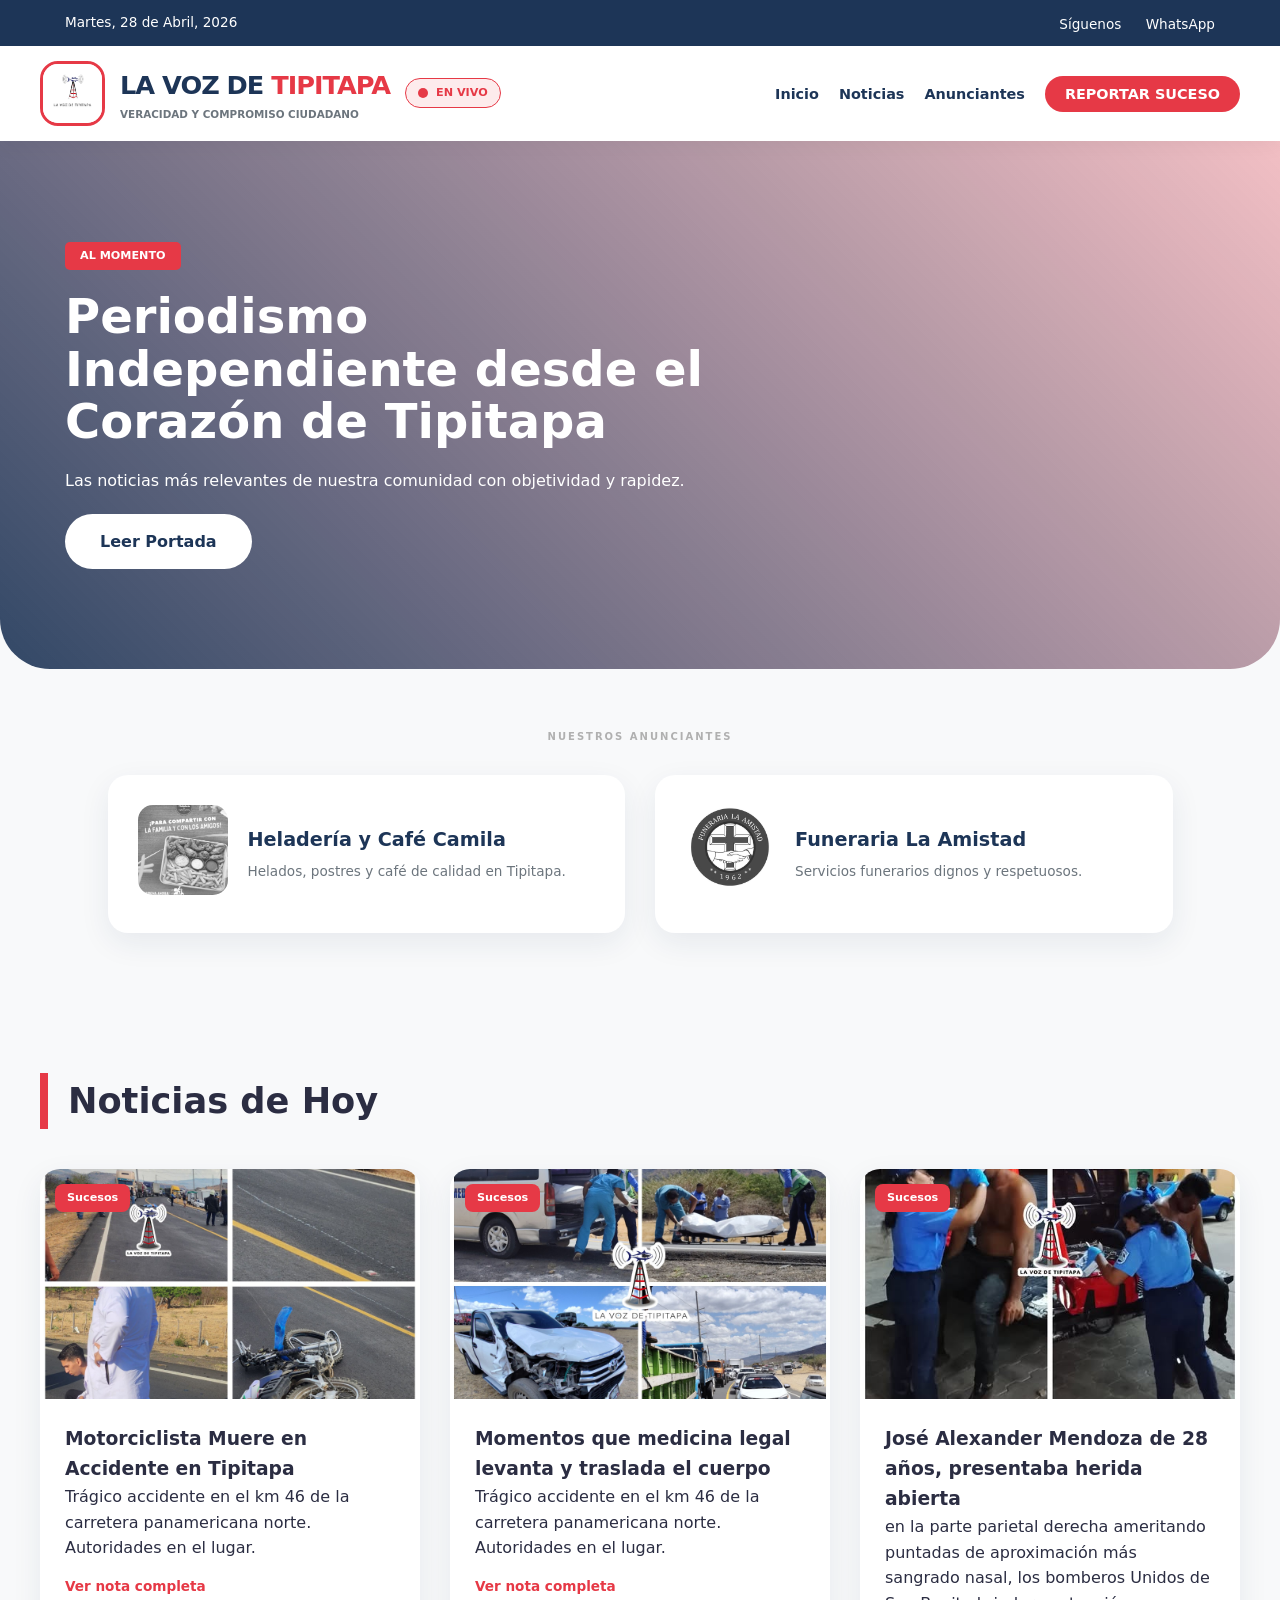
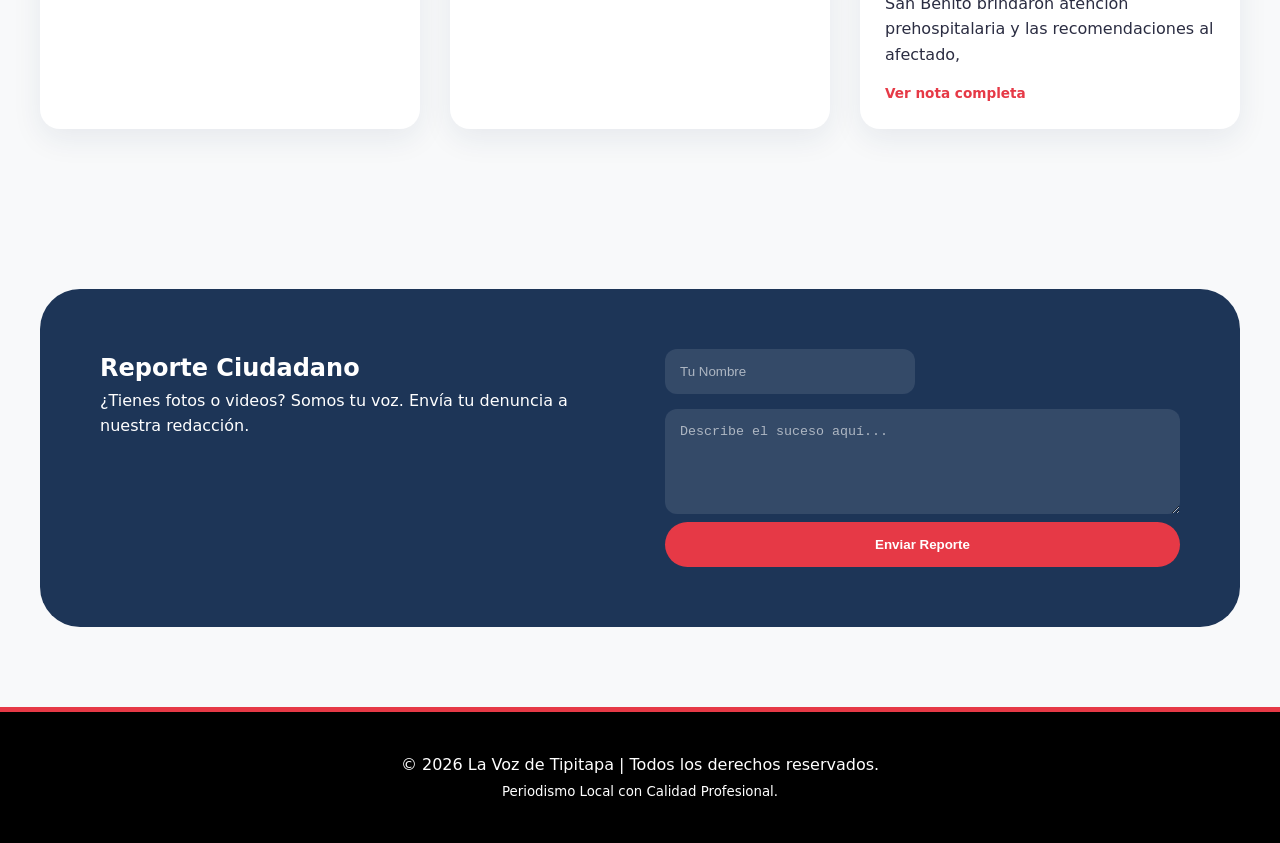
==== commit f31b3260: "Update index.html" ====
--- a/index.html
+++ b/index.html
@@ -17,10 +17,10 @@
             <div class="container flex-between">
                 <span class="live-date"><i class="far fa-calendar-check"></i> Martes, 28 de Abril, 2026</span>
                 <div class="social-links">
-                    <a href="https://facebook.com" target="_blank" rel="noopener">
+                    <a href="https://www.facebook.com/profile.php?id=100040674612472" target="_blank" rel="noopener">
                         <i class="fab fa-facebook-f"></i> Síguenos
                     </a>
-                    <a href="https://wa.me" target="_blank" rel="noopener">
+                    <a href="https://wa.me/58268713" target="_blank" rel="noopener">
                         <i class="fab fa-whatsapp"></i> WhatsApp
                     </a>
                 </div>
@@ -73,7 +73,7 @@
                 <div class="clouds-container">
                     
                     <div class="cloud-item">
-                        <a href="https://facebook.com" target="_blank" rel="noopener">
+                        <a href="https://www.facebook.com/profile.php?id=61587103887026" target="_blank" rel="noopener">
                             <img src="Portada.jpg" alt="Heladeria Camila">
                         </a>
                         <div class="cloud-info">
@@ -83,7 +83,7 @@
                     </div>
 
                     <div class="cloud-item">
-                        <a href="https://facebook.com" target="_blank" rel="noopener">
+                        <a href="https://www.facebook.com/funerarialaamistad.tipitapa" target="_blank" rel="noopener">
                             <img src="ANUNCIANTE 2.jpg" alt="Funeraria La Amistad">
                         </a>
                         <div class="cloud-info">
@@ -108,7 +108,7 @@
                     <div class="card-body">
                         <h3>Motorciclista Muere en Accidente en Tipitapa</h3>
                         <p>Trágico accidente en el km 46 de la carretera panamericana norte. Autoridades en el lugar.</p>
-                        <a href="https://facebook.com" target="_blank" class="read-more">Ver nota completa <i class="fas fa-arrow-right"></i></a>
+                        <a href="https://www.facebook.com/share/p/1E1KfSiU5Z/" target="_blank" class="read-more">Ver nota completa <i class="fas fa-arrow-right"></i></a>
                     </div>
                 </article>
                   
@@ -125,7 +125,7 @@
                 </article>
                             <article class="news-card">
                     <div class="card-header">
-                        <img src="noticianueva2.jpg" alt="Accidente motorizado">
+                        <img src="noticianueva3.jpg" alt="Accidente motorizado">
                         <span class="tag">Sucesos</span>
                     </div>
                     <div class="card-body">
@@ -144,7 +144,7 @@
                     <h2>Reporte Ciudadano</h2>
                     <p>¿Tienes fotos o videos? Somos tu voz. Envía tu denuncia a nuestra redacción.</p>
                     <div class="direct-wa">
-                        <a href="https://facebook.com" target="_blank" class="wa-link">
+                        <a href="https://www.facebook.com/profile.php?id=100040674612472" target="_blank" class="wa-link">
                             <i class="fab fa-facebook"></i> 
                         </a>
                     </div>
@@ -153,7 +153,7 @@
                 <form class="contact-form" id="whatsapp-form">
                     <div class="form-group">
                         <input type="text" id="form-name" placeholder="Tu Nombre" required>
-                        <input type="email" id="form-email" placeholder="Tu Correo" required>
+                      
                     </div>
                     <textarea id="form-message" placeholder="Describe el suceso aquí..." rows="5" required></textarea>
                     <button type="submit" class="btn-send">Enviar Reporte <i class="fab fa-whatsapp"></i></button>
